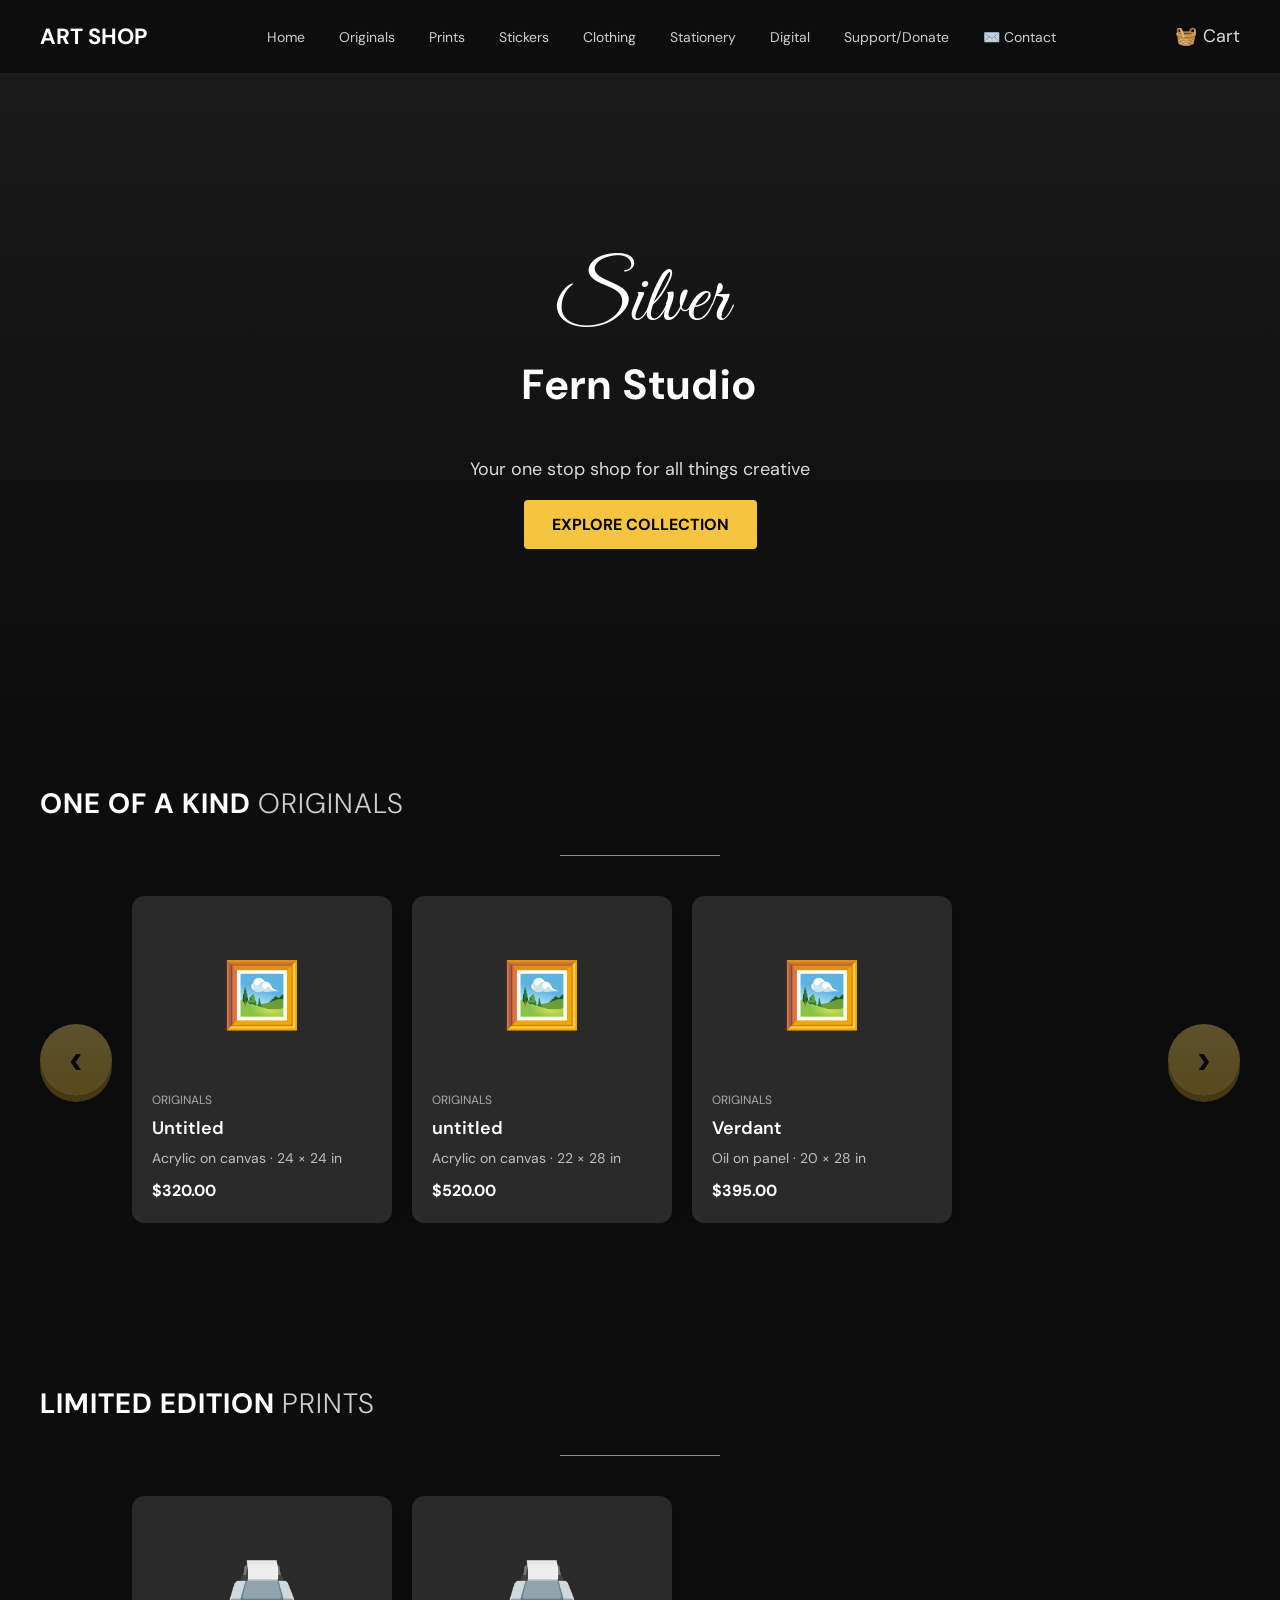
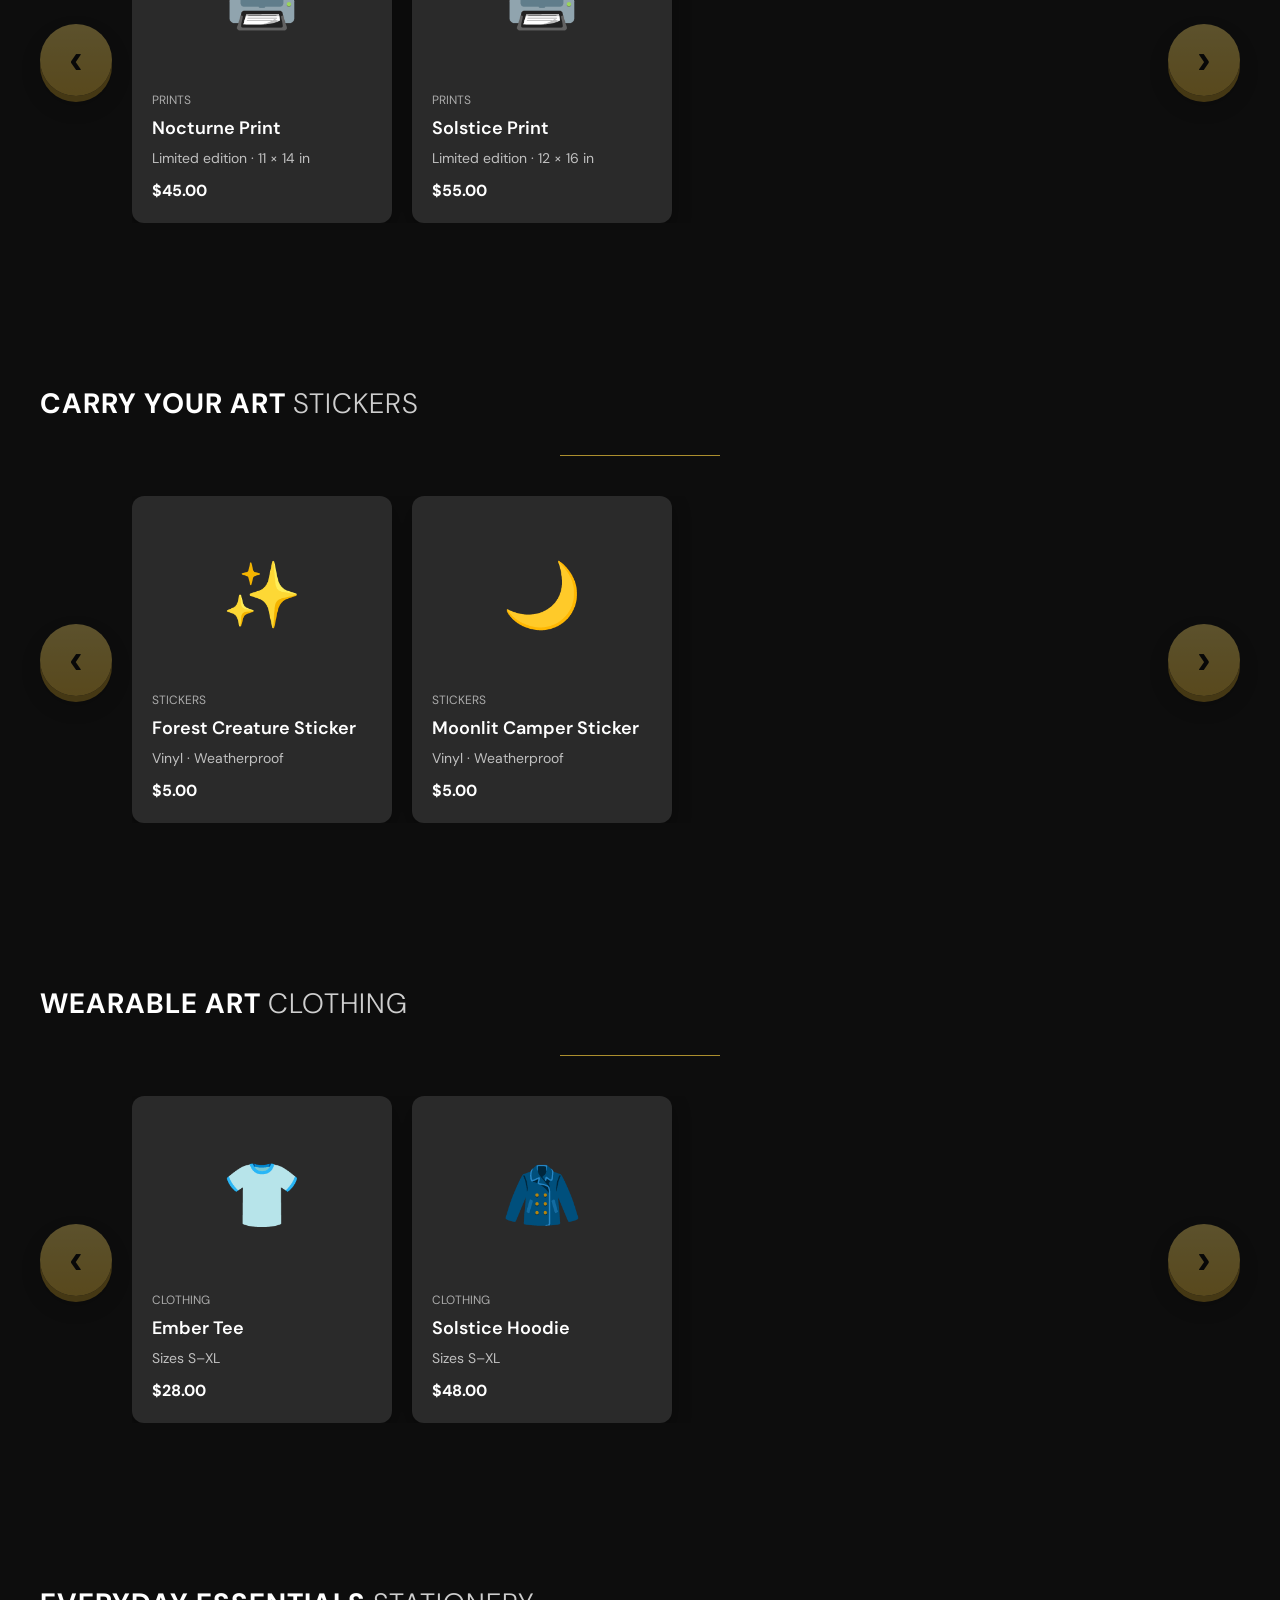
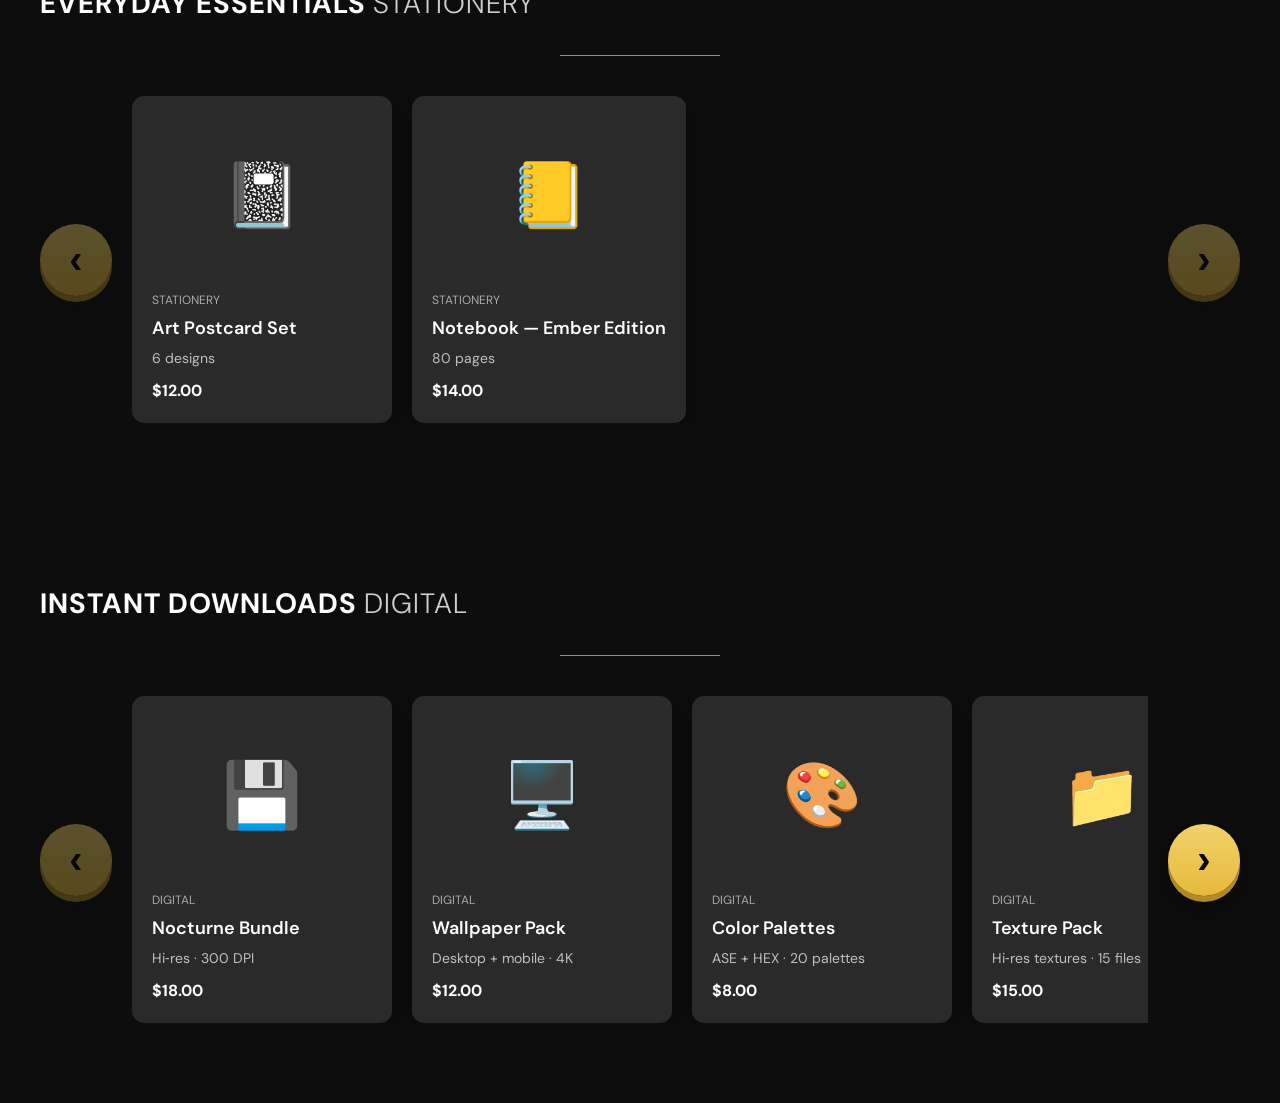
==== index.html @ 2cd25302 "Refactor index.html and implement donate modal Updated the HTML structure and added functionality fo" ====
<!DOCTYPE html>
<html lang="en">
<head>
    <link href="https://fonts.googleapis.com/css2?family=DM+Sans:wght@300;400;500;700&display=swap" rel="stylesheet">
    <link href="https://fonts.googleapis.com/css2?family=Great+Vibes&display=swap" rel="stylesheet">

    <meta charset="UTF-8" />
    <meta name="viewport" content="width=device-width, initial-scale=1.0" />
    <title>Silver Fern Studio</title>

    <!-- <link rel="stylesheet" href="styles.css"> -->
    <link rel="stylesheet" href="styles.css">
    <link rel="stylesheet" href="styles/global.css">
    <link rel="stylesheet" href="styles/nav.css">
    <link rel="stylesheet" href="styles/home.css">
    <link rel="stylesheet" href="styles/cards.css">
    <link rel="stylesheet" href="styles/popopen.css">
    <link rel="stylesheet" href="styles/donate.css">
    <link rel="stylesheet" href="styles/thankyoucart.css">
    <link rel="stylesheet" href="styles/mobile.css">
</head>

<body id="top">

    <!-- NAVIGATION -->
    <header class="nav">
        <div class="nav-left">
            <h1 class="logo">ART SHOP</h1>
        </div>

        <nav class="nav-links">
            <a href="#top">Home</a>
            <a href="#originals">Originals</a>
            <a href="#prints">Prints</a>
            <a href="#stickers">Stickers</a>
            <a href="#clothing">Clothing</a>
            <a href="#stationery">Stationery</a>
            <a href="#digital">Digital</a>
            <a href="#" id="supportDonateBtn">Support/Donate</a>
            <a id="contactButton" class="contact-link">✉️ Contact</a>
        </nav>

        <div class="nav-cart" id="cartButton">
            🧺 <span>Cart</span>
        </div>
    </header>

    <!-- HERO -->
    <section class="hero">
        <div class="hero-content">

            <div class="hero-logo-wrapper">
                <img class="fern-bg" src="assets/fern-leaf.png" alt="">
                <h1 class="hero-silver">Silver</h1>
                <h2 class="hero-fern">Fern Studio</h2>
            </div>

            <p class="hero-tagline">Your one stop shop for all things creative</p>

            <a href="#originals" class="btn-primary">EXPLORE COLLECTION</a>
        </div>
    </section>

    <!-- ORIGINALS -->
    <section id="originals" class="section">
        <h3 class="section-title">ONE OF A KIND <span>Originals</span></h3>
        <div class="section-divider"></div>
        <div class="carousel-wrapper">
            <button class="carousel-arrow carousel-arrow-left">‹</button>
            <div class="carousel-track" id="originalsContainer"></div>
            <button class="carousel-arrow carousel-arrow-right">›</button>
        </div>
    </section>

    <!-- PRINTS -->
    <section id="prints" class="section">
        <h3 class="section-title">LIMITED EDITION <span>Prints</span></h3>
        <div class="section-divider"></div>
        <div class="carousel-wrapper">
            <button class="carousel-arrow carousel-arrow-left">‹</button>
            <div class="carousel-track" id="printsContainer"></div>
            <button class="carousel-arrow carousel-arrow-right">›</button>
        </div>
    </section>

    <!-- STICKERS -->
    <section id="stickers" class="section">
        <h3 class="section-title">CARRY YOUR ART <span>Stickers</span></h3>
        <div class="section-divider"></div>
        <div class="carousel-wrapper">
            <button class="carousel-arrow carousel-arrow-left">‹</button>
            <div class="carousel-track" id="stickersContainer"></div>
            <button class="carousel-arrow carousel-arrow-right">›</button>
        </div>
    </section>

    <!-- CLOTHING -->
    <section id="clothing" class="section">
        <h3 class="section-title">WEARABLE ART <span>Clothing</span></h3>
        <div class="section-divider"></div>
        <div class="carousel-wrapper">
            <button class="carousel-arrow carousel-arrow-left">‹</button>
            <div class="carousel-track" id="clothingContainer"></div>
            <button class="carousel-arrow carousel-arrow-right">›</button>
        </div>
    </section>

    <!-- STATIONERY -->
    <section id="stationery" class="section">
        <h3 class="section-title">EVERYDAY ESSENTIALS <span>Stationery</span></h3>
        <div class="section-divider"></div>
        <div class="carousel-wrapper">
            <button class="carousel-arrow carousel-arrow-left">‹</button>
            <div class="carousel-track" id="stationeryContainer"></div>
            <button class="carousel-arrow carousel-arrow-right">›</button>
        </div>
    </section>

    <!-- DIGITAL -->
    <section id="digital" class="section">
        <h3 class="section-title">INSTANT DOWNLOADS <span>Digital</span></h3>
        <div class="section-divider"></div>
        <div class="carousel-wrapper">
            <button class="carousel-arrow carousel-arrow-left">‹</button>
            <div class="carousel-track" id="digitalContainer"></div>
            <button class="carousel-arrow carousel-arrow-right">›</button>
        </div>
    </section>

    <!-- PRODUCT MODAL -->
    <div id="productModal" class="modal hidden">
        <div class="modal-content">

            <div class="modal-image">
                <div id="emojiFallback" class="emoji-fallback">🖼️</div>
            </div>

            <div class="modal-info">
                <h4 id="modalCategory"></h4>
                <h2 id="modalTitle"></h2>
                <p id="modalDetails"></p>
                <p id="modalPrice" class="price"></p>
                <p id="modalDescription"></p>

                <button id="addToCart" class="btn-primary">ADD TO CART</button>
                <button id="continueBrowsing" class="btn-secondary">CONTINUE BROWSING</button>
            </div>
        </div>
    </div>

    <!-- CONTACT MODAL -->
    <div id="contactModal" class="modal hidden">
        <div class="modal-content contact-content">

            <button class="close-modal" id="closeContact">✖️</button>

            <h2>Contact</h2>
            <p class="contact-sub">Please get in touch!</p>

            <form id="contactForm" class="contact-form">
                <input type="text" id="contactName" placeholder="Name" required>
                <input type="email" id="contactEmail" placeholder="Email" required>
                <textarea id="contactMessage" placeholder="Message" required></textarea>
                <button type="submit" class="btn-primary">SEND</button>
            </form>
        </div>
    </div>

    <!-- CART PANEL -->
    <div id="cartPanel" class="cart hidden">
        <div class="cart-header">
            <h3>Your Cart</h3>
            <button id="closeCart" class="cart-close-btn">✖️</button>
        </div>

        <div id="cartItems" class="cart-items">
            <p class="empty-cart">Your cart is empty</p>
        </div>

        <div class="cart-footer">
            <p class="total">TOTAL <span id="cartTotal">$0.00</span></p>
            <div id="paypal-button-container"></div>
        </div>
    </div>

    
<!-- Support / Donate Popup -->
<div id="donateModal" class="donate-modal">
    <div class="donate-modal-content">

        <button class="donate-close" id="donateCloseBtn" aria-label="Close">&times;</button>

        <h2>Thank You for Your Support ❤️</h2>

        <p>
            I truly appreciate any and all support. Every bit of it helps me
            continue doing what I love, keep creating, and continue improving
            alongside all the amazing people who care about what I create.
        </p>

        <p>
            Your support means more than you know. Whether you're here to enjoy
            what I make, share it with others, or contribute directly, thank
            you for being part of the journey.
        </p>

        <p>
            Every contribution helps me keep creating, learning, improving,
            and bringing new ideas to life.
        </p>

        <p class="donate-thank-you">
            Thank you for believing in what I do and for supporting my work!
        </p>

        <div class="donate-buttons">
            <button class="donate-amount-btn">$5</button>
            <button class="donate-amount-btn">$10</button>
            <button class="donate-amount-btn">$20</button>
            <button class="donate-amount-btn">Custom Amount</button>
        </div>

    </div>
</div>


    <!-- PAYPAL SDK -->
    <script src="https://www.paypal.com/sdk/js?client-id=AbOne0JvXHvae8FA9WTYbEr-2ifdV_YIlh7lV3GUFx3ONG80Ffp8QPASfMT2f_HoX_CrlIGZYA62EACV&currency=USD"></script>

    <script>
        paypal.Buttons({
            createOrder: (data, actions) => actions.order.create({
                purchase_units: [{
                    amount: { value: document.getElementById("cartTotal").textContent.replace("$", "") }
                }]
            }),
            onApprove: (data, actions) =>
                actions.order.capture().then(() => window.location.href = "thankyou.html")
        }).render('#paypal-button-container');
    </script>

    <script src="products.js"></script>
    <script src="script.js"></script>

    <!-- Donate Window -->
<script>
    const donateModal = document.getElementById("donateModal");
    const supportDonateBtn = document.getElementById("supportDonateBtn");
    const donateCloseBtn = document.getElementById("donateCloseBtn");

    // Open popup
    supportDonateBtn.addEventListener("click", function(event) {
        event.preventDefault();
        donateModal.classList.add("show");
    });

    // Close popup
    donateCloseBtn.addEventListener("click", function() {
        donateModal.classList.remove("show");
    });

    // Close when clicking outside the popup
    donateModal.addEventListener("click", function(event) {
        if (event.target === donateModal) {
            donateModal.classList.remove("show");
        }
    });

    // Close with Escape key
    document.addEventListener("keydown", function(event) {
        if (event.key === "Escape") {
            donateModal.classList.remove("show");
        }
    });
</script>

</body>
</html>
---- styles.css ----
/* ------------------------------
   GLOBAL STYLES
------------------------------ */

* {
    margin: 0;
    padding: 0;
    box-sizing: border-box;
}

body {
    background: #0d0d0d;
    color: #ffffff;
    font-family: "DM Sans", sans-serif;
    line-height: 1.5;
    overflow-x: hidden;
    position: relative;
}

/* FOREST BACKGROUND (30% opacity) */
body::before {
    content: "";
    position: fixed;
    inset: 0;
    background: url("assets/forest-bg.png") top center no-repeat;
    background-size: cover;
    opacity: 0.30;
    pointer-events: none;
    z-index: -1;
}

img {
    max-width: 100%;
    display: block;
}

a {
    text-decoration: none;
    color: inherit;
}

.section {
    padding: 80px 40px;
}

.section-title {
    font-size: 28px;
    font-weight: 700;
    margin-bottom: 30px;
    text-transform: uppercase;
    letter-spacing: 1px;
}

.section-title span {
    font-weight: 300;
    opacity: 0.8;
}

/* GOLD DIVIDER BETWEEN TITLE AND CAROUSEL */
.section-divider {
    width: 160px;
    height: 1px;
    background: #d4af37;
    opacity: 0.8;
    margin: 0 auto 40px auto;
}

/* ------------------------------
   NAVIGATION
------------------------------ */

.nav {
    width: 100%;
    padding: 20px 40px;
    display: flex;
    justify-content: space-between;
    align-items: center;
    background: #0d0d0d;
    position: sticky;
    top: 0;
    z-index: 1000;
}

.logo {
    font-size: 22px;
    font-weight: 700;
}

.nav-links a {
    margin: 0 15px;
    font-size: 14px;
    opacity: 0.8;
    transition: 0.2s;
}

.nav-links a:hover {
    opacity: 1;
}

/* CONTACT LINK */
.contact-link {
    cursor: pointer;
    opacity: 0.85;
    transition: 0.2s ease;
}

.contact-link:hover {
    opacity: 1;
}

/* 🧺 CART BUTTON */
.nav-cart {
    display: flex;
    align-items: center;
    gap: 6px;
    font-size: 18px;
    cursor: pointer;
    opacity: 0.85;
    transition: transform 0.15s ease, opacity 0.2s ease;
}

.nav-cart:hover {
    opacity: 1;
    transform: translateY(-2px);
}

/* ------------------------------
   HERO SECTION
------------------------------ */

.hero {
    height: 70vh;
    display: flex;
    align-items: center;
    justify-content: center;
    text-align: center;
    background: linear-gradient(to bottom, #1a1a1a, #0d0d0d);
    padding: 40px;
    position: relative;
}

.hero-logo-wrapper {
    position: relative;
    display: inline-block;
    margin-bottom: 20px;
}

.fern-bg {
    position: absolute;
    top: 50%;
    left: 50%;
    width: 380px;
    opacity: 0.12;
    transform: translate(-50%, -50%);
    pointer-events: none;
}

.hero-silver {
    font-family: "Great Vibes", cursive;
    font-size: 82px;
    font-weight: 400;
    margin: 0;
    z-index: 2;
    position: relative;
}

.hero-fern {
    font-size: 42px;
    font-weight: 700;
    letter-spacing: 2px;
    margin-top: -10px;
    z-index: 2;
    position: relative;
}

.hero-tagline {
    font-size: 20px;
    opacity: 0.85;
    margin-bottom: 30px;
}

.hero-content h2 {
    font-size: 42px;
    margin-bottom: 20px;
    font-weight: 700;
}

.hero-content p {
    font-size: 18px;
    margin-bottom: 30px;
    opacity: 0.85;
}

.btn-primary {
    background: #f5c542;
    color: #000;
    padding: 14px 28px;
    border-radius: 4px;
    font-weight: 700;
    cursor: pointer;
    transition: 0.2s;
}

.btn-primary:hover {
    background: #ffdd66;
}

.btn-secondary {
    background: #222;
    color: #fff;
    padding: 12px 24px;
    border-radius: 4px;
    margin-left: 10px;
    cursor: pointer;
    transition: 0.2s;
}

.btn-secondary:hover {
    background: #333;
}

/* ------------------------------
   CAROUSEL LAYOUT
------------------------------ */

.carousel-wrapper {
    position: relative;
    display: flex;
    align-items: center;
    gap: 20px;
}

.carousel-track {
    overflow: hidden;
    flex: 1;
}

.carousel-track-inner {
    display: flex;
    transition: transform 0.3s ease;
    will-change: transform;
}

/* ------------------------------
   PRODUCT CARDS
------------------------------ */

.card {
    background: #2a2a2a;
    border-radius: 12px;
    padding: 20px;
    margin-right: 20px;
    min-width: 260px;
    max-width: 280px;
    flex: 0 0 auto;
    position: relative;
    cursor: pointer;
    transition: background 0.2s ease, transform 0.2s ease, box-shadow 0.2s ease;
    box-shadow: 0 8px 18px rgba(0,0,0,0.35);
}

.card:hover {
    background: #242424;
    transform: translateY(-3px);
    box-shadow: 0 12px 24px rgba(0,0,0,0.45);
}

.card-emoji {
    width: 100%;
    height: 160px;
    display: flex;
    align-items: center;
    justify-content: center;
    font-size: 64px;
    margin-bottom: 15px;
}

.card-category {
    font-size: 12px;
    opacity: 0.6;
    text-transform: uppercase;
}

.card-title {
    font-size: 18px;
    margin: 6px 0;
    font-weight: 600;
}

.card-details {
    font-size: 14px;
    opacity: 0.7;
}

.card-price {
    margin-top: 10px;
    font-size: 16px;
    font-weight: 700;
}

/* ------------------------------
   HOVER OVERLAY
------------------------------ */

.card-overlay {
    position: absolute;
    inset: 0;
    background: rgba(0,0,0,0.55);
    border-radius: 12px;
    display: flex;
    align-items: center;
    justify-content: center;
    opacity: 0;
    pointer-events: none;
    transition: opacity 0.2s ease;
}

.card:hover .card-overlay {
    opacity: 1;
    pointer-events: auto;
}

.view-btn {
    background: linear-gradient(to bottom, #f0d26a, #e6b93c);
    color: #000;
    padding: 12px 26px;
    border-radius: 8px;
    font-weight: 700;
    font-size: 16px;
    border: none;
    cursor: pointer;
    box-shadow: 0 4px 0 #b08a24, 0 6px 12px rgba(0,0,0,0.4);
    transition: all 0.15s ease;
}

.view-btn:active {
    transform: translateY(3px);
    box-shadow: 0 1px 0 #b08a24, 0 3px 6px rgba(0,0,0,0.3);
}

/* ------------------------------
   CAROUSEL ARROWS
------------------------------ */

.carousel-arrow {
    background: linear-gradient(to bottom, #f0d26a, #e6b93c);
    color: #000;
    border: none;
    border-radius: 50%;
    width: 72px;
    height: 72px;
    font-size: 40px;
    font-weight: 700;
    display: flex;
    align-items: center;
    justify-content: center;
    cursor: pointer;
    box-shadow: 0 6px 0 #b08a24, 0 10px 20px rgba(0,0,0,0.5);
    transition: transform 0.15s ease, box-shadow 0.15s ease, opacity 0.2s ease;
    flex-shrink: 0;
}

.carousel-arrow:hover {
    transform: translateY(-2px);
    box-shadow: 0 8px 0 #b08a24, 0 14px 24px rgba(0,0,0,0.6);
}

.carousel-arrow:active {
    transform: translateY(3px);
    box-shadow: 0 3px 0 #b08a24, 0 8px 16px rgba(0,0,0,0.4);
}

.carousel-arrow.disabled {
    opacity: 0.35;
    cursor: default;
}

/* ------------------------------
   PRODUCT MODAL
------------------------------ */

.modal {
    position: fixed;
    top: 0;
    left: 0;
    width: 100%;
    height: 100%;
    background: rgba(0,0,0,0.85);
    display: flex;
    justify-content: center;
    align-items: center;
    padding: 40px;
    z-index: 5000;
}

.hidden {
    display: none !important;
}

.modal-content {
    background: #1a1a1a;
    padding: 30px;
    border-radius: 10px;
    width: 900px;
    max-width: 95%;
    display: flex;
    gap: 30px;
}

.modal-image {
    display: flex;
    align-items: center;
    justify-content: center;
}

.emoji-fallback {
    font-size: 140px;
}

/* ------------------------------
   MODAL TEXT
------------------------------ */

.modal-info h4 {
    opacity: 0.6;
    text-transform: uppercase;
    font-size: 14px;
}

.modal-info h2 {
    font-size: 32px;
    margin: 10px 0;
}

.modal-info .price {
    font-size: 22px;
    margin: 10px 0;
}

/* ------------------------------
   CONTACT MODAL
------------------------------ */

.contact-content {
    flex-direction: column;
    text-align: center;
}

.contact-sub {
    opacity: 0.7;
    margin-bottom: 20px;
}

.contact-form {
    display: flex;
    flex-direction: column;
    gap: 15px;
    width: 100%;
}

.contact-form input,
.contact-form textarea {
    background: #222;
    border: 1px solid #333;
    padding: 12px;
    border-radius: 6px;
    color: white;
    font-size: 16px;
}

.contact-form textarea {
    height: 120px;
    resize: none;
}

/* ------------------------------
   CART PANEL
------------------------------ */

.cart {
    position: fixed;
    right: 0;
    top: 0;
    width: 380px;
    height: 100%;
    background: #111;
    padding: 20px;
    border-left: 2px solid #222;
    display: flex;
    flex-direction: column;
    z-index: 6000;
    overflow: hidden;
}

.cart-close-btn {
    background: #222;
    border: 1px solid #444;
    color: #fff;
    font-size: 18px;
    width: 32px;
    height: 32px;
    border-radius: 6px;
    cursor: pointer;
    display: flex;
    align-items: center;
    justify-content: center;
    transition: 0.2s ease;
}

.cart-close-btn:hover {
    background: #333;
}

.cart-header {
    display: flex;
    justify-content: space-between;
    align-items: center;
}

.cart-items {
    flex: 1;
    margin-top: 20px;
    overflow-y: auto;
}

.empty-cart {
    opacity: 0.6;
    text-align: center;
    margin-top: 40px;
}

.cart-item {
    display: flex;
    justify-content: space-between;
    align-items: center;
    background: #1a1a1a;
    padding: 10px;
    border-radius: 6px;
    margin-bottom: 10px;
}

.cart-item-info {
    display: flex;
    flex-direction: column;
}

.cart-item-title {
    font-size: 14px;
}

.cart-item-price {
    font-size: 14px;
    opacity: 0.8;
}

.remove-item {
    background: #333;
    border: 1px solid #444;
    color: #fff;
    width: 28px;
    height: 28px;
    border-radius: 4px;
    cursor: pointer;
    transition: 0.2s ease;
}

.remove-item:hover {
    background: #444;
}

.cart-footer {
    border-top: 1px solid #333;
    padding-top: 20px;
}

.total {
    font-size: 18px;
    margin-bottom: 20px;
}

#paypal-button-container {
    margin-top: 10px;
}

/* ------------------------------
   THANK YOU PAGE
------------------------------ */

.thankyou-wrapper {
    position: relative;
    text-align: center;
    padding: 80px 20px;
    min-height: 100vh;
    background: #0d0d0d;
    display: flex;
    flex-direction: column;
    justify-content: center;
    align-items: center;
}

.thankyou-wrapper::before {
    content: "💌";
    position: absolute;
    font-size: 200px;
    opacity: 0.08;
    top: 50%;
    left: 50%;
    transform: translate(-50%, -50%);
    pointer-events: none;
}

.thankyou-message {
    position: relative;
    font-size: 22px;
    line-height: 1.6;
    max-width: 600px;
    margin-bottom: 40px;
    z-index: 2;
}

.browse-btn {
    position: relative;
    display: inline-block;
    padding: 12px 24px;
    background: #333;
    color: white;
    text-decoration: none;
    border-radius: 6px;
    font-size: 18px;
    transition: background 0.2s ease;
    z-index: 2;
}

.browse-btn:hover {
    background: #555;
}

/* ------------------------------
   RESPONSIVE
------------------------------ */

@media (max-width: 1024px) {
    .card {
        min-width: 220px;
        max-width: 240px;
    }

    .carousel-arrow {
        width: 60px;
        height: 60px;
        font-size: 32px;
    }
}

@media (max-width: 768px) {
    .section {
        padding: 60px 20px;
    }

    .carousel-wrapper {
        gap: 10px;
    }

    .carousel-arrow {
        width: 52px;
        height: 52px;
        font-size: 28px;
    }

    .card {
        min-width: 200px;
        max-width: 220px;
        margin-right: 14px;
    }

    .hero-content h2 {
        font-size: 32px;
    }

    .modal-content {
        flex-direction: column;
        text-align: center;
    }

    .modal-image {
        margin: 0 auto;
    }
}
---- styles.css ----
/* ------------------------------
   GLOBAL STYLES
------------------------------ */

* {
    margin: 0;
    padding: 0;
    box-sizing: border-box;
}

body {
    background: #0d0d0d;
    color: #ffffff;
    font-family: "DM Sans", sans-serif;
    line-height: 1.5;
    overflow-x: hidden;
    position: relative;
}

/* FOREST BACKGROUND (30% opacity) */
body::before {
    content: "";
    position: fixed;
    inset: 0;
    background: url("assets/forest-bg.png") top center no-repeat;
    background-size: cover;
    opacity: 0.30;
    pointer-events: none;
    z-index: -1;
}

img {
    max-width: 100%;
    display: block;
}

a {
    text-decoration: none;
    color: inherit;
}

.section {
    padding: 80px 40px;
}

.section-title {
    font-size: 28px;
    font-weight: 700;
    margin-bottom: 30px;
    text-transform: uppercase;
    letter-spacing: 1px;
}

.section-title span {
    font-weight: 300;
    opacity: 0.8;
}

/* GOLD DIVIDER BETWEEN TITLE AND CAROUSEL */
.section-divider {
    width: 160px;
    height: 1px;
    background: #d4af37;
    opacity: 0.8;
    margin: 0 auto 40px auto;
}

/* ------------------------------
   NAVIGATION
------------------------------ */

.nav {
    width: 100%;
    padding: 20px 40px;
    display: flex;
    justify-content: space-between;
    align-items: center;
    background: #0d0d0d;
    position: sticky;
    top: 0;
    z-index: 1000;
}

.logo {
    font-size: 22px;
    font-weight: 700;
}

.nav-links a {
    margin: 0 15px;
    font-size: 14px;
    opacity: 0.8;
    transition: 0.2s;
}

.nav-links a:hover {
    opacity: 1;
}

/* CONTACT LINK */
.contact-link {
    cursor: pointer;
    opacity: 0.85;
    transition: 0.2s ease;
}

.contact-link:hover {
    opacity: 1;
}

/* 🧺 CART BUTTON */
.nav-cart {
    display: flex;
    align-items: center;
    gap: 6px;
    font-size: 18px;
    cursor: pointer;
    opacity: 0.85;
    transition: transform 0.15s ease, opacity 0.2s ease;
}

.nav-cart:hover {
    opacity: 1;
    transform: translateY(-2px);
}

/* ------------------------------
   HERO SECTION
------------------------------ */

.hero {
    height: 70vh;
    display: flex;
    align-items: center;
    justify-content: center;
    text-align: center;
    background: linear-gradient(to bottom, #1a1a1a, #0d0d0d);
    padding: 40px;
    position: relative;
}

.hero-logo-wrapper {
    position: relative;
    display: inline-block;
    margin-bottom: 20px;
}

.fern-bg {
    position: absolute;
    top: 50%;
    left: 50%;
    width: 380px;
    opacity: 0.12;
    transform: translate(-50%, -50%);
    pointer-events: none;
}

.hero-silver {
    font-family: "Great Vibes", cursive;
    font-size: 82px;
    font-weight: 400;
    margin: 0;
    z-index: 2;
    position: relative;
}

.hero-fern {
    font-size: 42px;
    font-weight: 700;
    letter-spacing: 2px;
    margin-top: -10px;
    z-index: 2;
    position: relative;
}

.hero-tagline {
    font-size: 20px;
    opacity: 0.85;
    margin-bottom: 30px;
}

.hero-content h2 {
    font-size: 42px;
    margin-bottom: 20px;
    font-weight: 700;
}

.hero-content p {
    font-size: 18px;
    margin-bottom: 30px;
    opacity: 0.85;
}

.btn-primary {
    background: #f5c542;
    color: #000;
    padding: 14px 28px;
    border-radius: 4px;
    font-weight: 700;
    cursor: pointer;
    transition: 0.2s;
}

.btn-primary:hover {
    background: #ffdd66;
}

.btn-secondary {
    background: #222;
    color: #fff;
    padding: 12px 24px;
    border-radius: 4px;
    margin-left: 10px;
    cursor: pointer;
    transition: 0.2s;
}

.btn-secondary:hover {
    background: #333;
}

/* ------------------------------
   CAROUSEL LAYOUT
------------------------------ */

.carousel-wrapper {
    position: relative;
    display: flex;
    align-items: center;
    gap: 20px;
}

.carousel-track {
    overflow: hidden;
    flex: 1;
}

.carousel-track-inner {
    display: flex;
    transition: transform 0.3s ease;
    will-change: transform;
}

/* ------------------------------
   PRODUCT CARDS
------------------------------ */

.card {
    background: #2a2a2a;
    border-radius: 12px;
    padding: 20px;
    margin-right: 20px;
    min-width: 260px;
    max-width: 280px;
    flex: 0 0 auto;
    position: relative;
    cursor: pointer;
    transition: background 0.2s ease, transform 0.2s ease, box-shadow 0.2s ease;
    box-shadow: 0 8px 18px rgba(0,0,0,0.35);
}

.card:hover {
    background: #242424;
    transform: translateY(-3px);
    box-shadow: 0 12px 24px rgba(0,0,0,0.45);
}

.card-emoji {
    width: 100%;
    height: 160px;
    display: flex;
    align-items: center;
    justify-content: center;
    font-size: 64px;
    margin-bottom: 15px;
}

.card-category {
    font-size: 12px;
    opacity: 0.6;
    text-transform: uppercase;
}

.card-title {
    font-size: 18px;
    margin: 6px 0;
    font-weight: 600;
}

.card-details {
    font-size: 14px;
    opacity: 0.7;
}

.card-price {
    margin-top: 10px;
    font-size: 16px;
    font-weight: 700;
}

/* ------------------------------
   HOVER OVERLAY
------------------------------ */

.card-overlay {
    position: absolute;
    inset: 0;
    background: rgba(0,0,0,0.55);
    border-radius: 12px;
    display: flex;
    align-items: center;
    justify-content: center;
    opacity: 0;
    pointer-events: none;
    transition: opacity 0.2s ease;
}

.card:hover .card-overlay {
    opacity: 1;
    pointer-events: auto;
}

.view-btn {
    background: linear-gradient(to bottom, #f0d26a, #e6b93c);
    color: #000;
    padding: 12px 26px;
    border-radius: 8px;
    font-weight: 700;
    font-size: 16px;
    border: none;
    cursor: pointer;
    box-shadow: 0 4px 0 #b08a24, 0 6px 12px rgba(0,0,0,0.4);
    transition: all 0.15s ease;
}

.view-btn:active {
    transform: translateY(3px);
    box-shadow: 0 1px 0 #b08a24, 0 3px 6px rgba(0,0,0,0.3);
}

/* ------------------------------
   CAROUSEL ARROWS
------------------------------ */

.carousel-arrow {
    background: linear-gradient(to bottom, #f0d26a, #e6b93c);
    color: #000;
    border: none;
    border-radius: 50%;
    width: 72px;
    height: 72px;
    font-size: 40px;
    font-weight: 700;
    display: flex;
    align-items: center;
    justify-content: center;
    cursor: pointer;
    box-shadow: 0 6px 0 #b08a24, 0 10px 20px rgba(0,0,0,0.5);
    transition: transform 0.15s ease, box-shadow 0.15s ease, opacity 0.2s ease;
    flex-shrink: 0;
}

.carousel-arrow:hover {
    transform: translateY(-2px);
    box-shadow: 0 8px 0 #b08a24, 0 14px 24px rgba(0,0,0,0.6);
}

.carousel-arrow:active {
    transform: translateY(3px);
    box-shadow: 0 3px 0 #b08a24, 0 8px 16px rgba(0,0,0,0.4);
}

.carousel-arrow.disabled {
    opacity: 0.35;
    cursor: default;
}

/* ------------------------------
   PRODUCT MODAL
------------------------------ */

.modal {
    position: fixed;
    top: 0;
    left: 0;
    width: 100%;
    height: 100%;
    background: rgba(0,0,0,0.85);
    display: flex;
    justify-content: center;
    align-items: center;
    padding: 40px;
    z-index: 5000;
}

.hidden {
    display: none !important;
}

.modal-content {
    background: #1a1a1a;
    padding: 30px;
    border-radius: 10px;
    width: 900px;
    max-width: 95%;
    display: flex;
    gap: 30px;
}

.modal-image {
    display: flex;
    align-items: center;
    justify-content: center;
}

.emoji-fallback {
    font-size: 140px;
}

/* ------------------------------
   MODAL TEXT
------------------------------ */

.modal-info h4 {
    opacity: 0.6;
    text-transform: uppercase;
    font-size: 14px;
}

.modal-info h2 {
    font-size: 32px;
    margin: 10px 0;
}

.modal-info .price {
    font-size: 22px;
    margin: 10px 0;
}

/* ------------------------------
   CONTACT MODAL
------------------------------ */

.contact-content {
    flex-direction: column;
    text-align: center;
}

.contact-sub {
    opacity: 0.7;
    margin-bottom: 20px;
}

.contact-form {
    display: flex;
    flex-direction: column;
    gap: 15px;
    width: 100%;
}

.contact-form input,
.contact-form textarea {
    background: #222;
    border: 1px solid #333;
    padding: 12px;
    border-radius: 6px;
    color: white;
    font-size: 16px;
}

.contact-form textarea {
    height: 120px;
    resize: none;
}

/* ------------------------------
   CART PANEL
------------------------------ */

.cart {
    position: fixed;
    right: 0;
    top: 0;
    width: 380px;
    height: 100%;
    background: #111;
    padding: 20px;
    border-left: 2px solid #222;
    display: flex;
    flex-direction: column;
    z-index: 6000;
    overflow: hidden;
}

.cart-close-btn {
    background: #222;
    border: 1px solid #444;
    color: #fff;
    font-size: 18px;
    width: 32px;
    height: 32px;
    border-radius: 6px;
    cursor: pointer;
    display: flex;
    align-items: center;
    justify-content: center;
    transition: 0.2s ease;
}

.cart-close-btn:hover {
    background: #333;
}

.cart-header {
    display: flex;
    justify-content: space-between;
    align-items: center;
}

.cart-items {
    flex: 1;
    margin-top: 20px;
    overflow-y: auto;
}

.empty-cart {
    opacity: 0.6;
    text-align: center;
    margin-top: 40px;
}

.cart-item {
    display: flex;
    justify-content: space-between;
    align-items: center;
    background: #1a1a1a;
    padding: 10px;
    border-radius: 6px;
    margin-bottom: 10px;
}

.cart-item-info {
    display: flex;
    flex-direction: column;
}

.cart-item-title {
    font-size: 14px;
}

.cart-item-price {
    font-size: 14px;
    opacity: 0.8;
}

.remove-item {
    background: #333;
    border: 1px solid #444;
    color: #fff;
    width: 28px;
    height: 28px;
    border-radius: 4px;
    cursor: pointer;
    transition: 0.2s ease;
}

.remove-item:hover {
    background: #444;
}

.cart-footer {
    border-top: 1px solid #333;
    padding-top: 20px;
}

.total {
    font-size: 18px;
    margin-bottom: 20px;
}

#paypal-button-container {
    margin-top: 10px;
}

/* ------------------------------
   THANK YOU PAGE
------------------------------ */

.thankyou-wrapper {
    position: relative;
    text-align: center;
    padding: 80px 20px;
    min-height: 100vh;
    background: #0d0d0d;
    display: flex;
    flex-direction: column;
    justify-content: center;
    align-items: center;
}

.thankyou-wrapper::before {
    content: "💌";
    position: absolute;
    font-size: 200px;
    opacity: 0.08;
    top: 50%;
    left: 50%;
    transform: translate(-50%, -50%);
    pointer-events: none;
}

.thankyou-message {
    position: relative;
    font-size: 22px;
    line-height: 1.6;
    max-width: 600px;
    margin-bottom: 40px;
    z-index: 2;
}

.browse-btn {
    position: relative;
    display: inline-block;
    padding: 12px 24px;
    background: #333;
    color: white;
    text-decoration: none;
    border-radius: 6px;
    font-size: 18px;
    transition: background 0.2s ease;
    z-index: 2;
}

.browse-btn:hover {
    background: #555;
}

/* ------------------------------
   RESPONSIVE
------------------------------ */

@media (max-width: 1024px) {
    .card {
        min-width: 220px;
        max-width: 240px;
    }

    .carousel-arrow {
        width: 60px;
        height: 60px;
        font-size: 32px;
    }
}

@media (max-width: 768px) {
    .section {
        padding: 60px 20px;
    }

    .carousel-wrapper {
        gap: 10px;
    }

    .carousel-arrow {
        width: 52px;
        height: 52px;
        font-size: 28px;
    }

    .card {
        min-width: 200px;
        max-width: 220px;
        margin-right: 14px;
    }

    .hero-content h2 {
        font-size: 32px;
    }

    .modal-content {
        flex-direction: column;
        text-align: center;
    }

    .modal-image {
        margin: 0 auto;
    }
}
---- styles/global.css ----
/* ------------------------------
   GLOBAL STYLES
------------------------------ */

/* GLOBAL RESET */
* {
    margin: 0;
    padding: 0;
    box-sizing: border-box;
}


/* GLOBAL BODY */
body {
    background: #0d0d0d;
    color: #ffffff;
    font-family: "DM Sans", sans-serif;
    line-height: 1.5;
    overflow-x: hidden;
    position: relative;
}


/* FOREST BACKGROUND */
body::before {
    content: "";
    position: fixed;
    inset: 0;
    background: url("assets/forest-bg.png") top center no-repeat;
    background-size: cover;
    opacity: 0.30;
    pointer-events: none;
    z-index: -1;
}


/* GLOBAL IMAGES */
img {
    max-width: 100%;
    display: block;
}


/* GLOBAL LINKS */
a {
    text-decoration: none;
    color: inherit;
}


/* ------------------------------
   SHARED SECTION STYLES
------------------------------ */

.section {
    padding: 80px 40px;
}

.section-title {
    font-size: 28px;
    font-weight: 700;
    margin-bottom: 30px;
    text-transform: uppercase;
    letter-spacing: 1px;
}

.section-title span {
    font-weight: 300;
    opacity: 0.8;
}


/* GOLD DIVIDER BETWEEN TITLE AND CONTENT */
.section-divider {
    width: 160px;
    height: 1px;
    background: #d4af37;
    opacity: 0.8;
    margin: 0 auto 40px auto;
}


/* ------------------------------
   GLOBAL UTILITY
------------------------------ */

.hidden {
    display: none !important;
}


/* ------------------------------
   RESPONSIVE GLOBAL SECTION
------------------------------ */

@media (max-width: 768px) {
    .section {
        padding: 60px 20px;
    }
}
---- styles/nav.css ----
/* ------------------------------
NAVIGATION
------------------------------ */
 
.nav {
width: 100%;
padding: 20px 40px;
display: flex;
justify-content: space-between;
align-items: center;
background: #0d0d0d;
position: sticky;
top: 0;
z-index: 1000;
}
 
.logo {
font-size: 22px;
font-weight: 700;
}
 
.nav-links a {
margin: 0 15px;
font-size: 14px;
opacity: 0.8;
transition: 0.2s;
}
 
.nav-links a:hover {
opacity: 1;
}
 
/* CONTACT LINK */
.contact-link {
cursor: pointer;
opacity: 0.85;
transition: 0.2s ease;
}
 
.contact-link:hover {
opacity: 1;
}
 
/* CART BUTTON */
.nav-cart {
display: flex;
align-items: center;
gap: 6px;
font-size: 18px;
cursor: pointer;
opacity: 0.85;
transition: transform 0.15s ease, opacity 0.2s ease;
}
 
.nav-cart:hover {
opacity: 1;
transform: translateY(-2px);
}
---- styles/home.css ----
/* ------------------------------
    HERO SECTION
 ------------------------------ */

.hero {
    height: 70vh;
    display: flex;
    align-items: center;
    justify-content: center;
    text-align: center;
    background: linear-gradient(to bottom, #1a1a1a, #0d0d0d);
    padding: 40px;
    position: relative;
}

.hero-logo-wrapper {
    position: relative;
    display: inline-block;
    margin-bottom: 20px;
}

.fern-bg {
    position: absolute;
    top: 50%;
    left: 50%;
    width: 380px;
    opacity: 0.12;
    transform: translate(-50%, -50%);
    pointer-events: none;
}

.hero-silver {
    font-family: "Great Vibes", cursive;
    font-size: 82px;
    font-weight: 400;
    margin: 0;
    z-index: 2;
    position: relative;
}

.hero-fern {
    font-size: 42px;
    font-weight: 700;
    letter-spacing: 2px;
    margin-top: -10px;
    z-index: 2;
    position: relative;
}

.hero-tagline {
    font-size: 20px;
    opacity: 0.85;
    margin-bottom: 30px;
}

.hero-content h2 {
    font-size: 42px;
    margin-bottom: 20px;
    font-weight: 700;
}

.hero-content p {
    font-size: 18px;
    margin-bottom: 30px;
    opacity: 0.85;
}


/* ------------------------------
   HERO BUTTONS
 ------------------------------ */

.btn-primary {
    background: #f5c542;
    color: #000;
    padding: 14px 28px;
    border-radius: 4px;
    font-weight: 700;
    cursor: pointer;
    transition: 0.2s;
}

.btn-primary:hover {
    background: #ffdd66;
}

.btn-secondary {
    background: #222;
    color: #fff;
    padding: 12px 24px;
    border-radius: 4px;
    margin-left: 10px;
    cursor: pointer;
    transition: 0.2s;
}

.btn-secondary:hover {
    background: #333;
}


/* ------------------------------
   HOMEPAGE CAROUSEL
 ------------------------------ */

.carousel-wrapper {
    position: relative;
    display: flex;
    align-items: center;
    gap: 20px;
}

.carousel-track {
    overflow: hidden;
    flex: 1;
}

.carousel-track-inner {
    display: flex;
    transition: transform 0.3s ease;
    will-change: transform;
}


/* ------------------------------
   PRODUCT CARDS
 ------------------------------ */

.card {
    background: #2a2a2a;
    border-radius: 12px;
    padding: 20px;
    margin-right: 20px;
    min-width: 260px;
    max-width: 280px;
    flex: 0 0 auto;
    position: relative;
    cursor: pointer;
    transition: background 0.2s ease, transform 0.2s ease, box-shadow 0.2s ease;
    box-shadow: 0 8px 18px rgba(0,0,0,0.35);
}

.card:hover {
    background: #242424;
    transform: translateY(-3px);
    box-shadow: 0 12px 24px rgba(0,0,0,0.45);
}

.card-emoji {
    width: 100%;
    height: 160px;
    display: flex;
    align-items: center;
    justify-content: center;
    font-size: 64px;
    margin-bottom: 15px;
}

.card-category {
    font-size: 12px;
    opacity: 0.6;
    text-transform: uppercase;
}

.card-title {
    font-size: 18px;
    margin: 6px 0;
    font-weight: 600;
}

.card-details {
    font-size: 14px;
    opacity: 0.7;
}

.card-price {
    margin-top: 10px;
    font-size: 16px;
    font-weight: 700;
}


/* ------------------------------
   CARD HOVER OVERLAY
 ------------------------------ */

.card-overlay {
    position: absolute;
    inset: 0;
    background: rgba(0,0,0,0.55);
    border-radius: 12px;
    display: flex;
    align-items: center;
    justify-content: center;
    opacity: 0;
    pointer-events: none;
    transition: opacity 0.2s ease;
}

.card:hover .card-overlay {
    opacity: 1;
    pointer-events: auto;
}

.view-btn {
    background: linear-gradient(to bottom, #f0d26a, #e6b93c);
    color: #000;
    padding: 12px 26px;
    border-radius: 8px;
    font-weight: 700;
    font-size: 16px;
    border: none;
    cursor: pointer;
    box-shadow: 0 4px 0 #b08a24, 0 6px 12px rgba(0,0,0,0.4);
    transition: all 0.15s ease;
}

.view-btn:active {
    transform: translateY(3px);
    box-shadow: 0 1px 0 #b08a24, 0 3px 6px rgba(0,0,0,0.3);
}


/* ------------------------------
   CAROUSEL ARROWS
 ------------------------------ */

.carousel-arrow {
    background: linear-gradient(to bottom, #f0d26a, #e6b93c);
    color: #000;
    border: none;
    border-radius: 50%;
    width: 72px;
    height: 72px;
    font-size: 40px;
    font-weight: 700;
    display: flex;
    align-items: center;
    justify-content: center;
    cursor: pointer;
    box-shadow: 0 6px 0 #b08a24, 0 10px 20px rgba(0,0,0,0.5);
    transition: transform 0.15s ease, box-shadow 0.15s ease, opacity 0.2s ease;
    flex-shrink: 0;
}

.carousel-arrow:hover {
    transform: translateY(-2px);
    box-shadow: 0 8px 0 #b08a24, 0 14px 24px rgba(0,0,0,0.6);
}

.carousel-arrow:active {
    transform: translateY(3px);
    box-shadow: 0 3px 0 #b08a24, 0 8px 16px rgba(0,0,0,0.4);
}

.carousel-arrow.disabled {
    opacity: 0.35;
    cursor: default;
}


/* ------------------------------
   HOMEPAGE RESPONSIVE
 ------------------------------ */

@media (max-width: 1024px) {
    .card {
        min-width: 220px;
        max-width: 240px;
    }

    .carousel-arrow {
        width: 60px;
        height: 60px;
        font-size: 32px;
    }
}

@media (max-width: 768px) {

    .carousel-wrapper {
        gap: 10px;
    }

    .carousel-arrow {
        width: 52px;
        height: 52px;
        font-size: 28px;
    }

    .card {
        min-width: 200px;
        max-width: 220px;
        margin-right: 14px;
    }

    .hero-content h2 {
        font-size: 32px;
    }
}
---- styles/cards.css ----
/* ==========================================
CAROUSEL LAYOUT
========================================== */
 
.carousel-wrapper {
position: relative;
display: flex;
align-items: center;
gap: 20px;
}
 
.carousel-track {
overflow: hidden;
flex: 1;
}
 
.carousel-track-inner {
display: flex;
transition: transform 0.3s ease;
will-change: transform;
}
 
/* ==========================================
PRODUCT CARDS
========================================== */
 
.card {
background: #2a2a2a;
border-radius: 12px;
padding: 20px;
margin-right: 20px;
min-width: 260px;
max-width: 280px;
flex: 0 0 auto;
position: relative;
cursor: pointer;
transition: background 0.2s ease, transform 0.2s ease, box-shadow 0.2s ease;
box-shadow: 0 8px 18px rgba(0,0,0,0.35);
}
 
.card:hover {
background: #242424;
transform: translateY(-3px);
box-shadow: 0 12px 24px rgba(0,0,0,0.45);
}
 
.card-emoji {
width: 100%;
height: 160px;
display: flex;
align-items: center;
justify-content: center;
font-size: 64px;
margin-bottom: 15px;
}
 
.card-category {
font-size: 12px;
opacity: 0.6;
text-transform: uppercase;
}
 
.card-title {
font-size: 18px;
margin: 6px 0;
font-weight: 600;
}
 
.card-details {
font-size: 14px;
opacity: 0.7;
}
 
.card-price {
margin-top: 10px;
font-size: 16px;
font-weight: 700;
}
 
/* ==========================================
CARD HOVER OVERLAY
========================================== */
 
.card-overlay {
position: absolute;
inset: 0;
background: rgba(0,0,0,0.55);
border-radius: 12px;
display: flex;
align-items: center;
justify-content: center;
opacity: 0;
pointer-events: none;
transition: opacity 0.2s ease;
}
 
.card:hover .card-overlay {
opacity: 1;
pointer-events: auto;
}
 
/* ==========================================
VIEW BUTTON
========================================== */
 
.view-btn {
background: linear-gradient(to bottom, #f0d26a, #e6b93c);
color: #000;
padding: 12px 26px;
border-radius: 8px;
font-weight: 700;
font-size: 16px;
border: none;
cursor: pointer;
box-shadow: 0 4px 0 #b08a24, 0 6px 12px rgba(0,0,0,0.4);
transition: all 0.15s ease;
}
 
.view-btn:active {
transform: translateY(3px);
box-shadow: 0 1px 0 #b08a24, 0 3px 6px rgba(0,0,0,0.3);
}
 
/* ==========================================
CAROUSEL ARROWS
========================================== */
 
.carousel-arrow {
background: linear-gradient(to bottom, #f0d26a, #e6b93c);
color: #000;
border: none;
border-radius: 50%;
width: 72px;
height: 72px;
font-size: 40px;
font-weight: 700;
display: flex;
align-items: center;
justify-content: center;
cursor: pointer;
box-shadow: 0 6px 0 #b08a24, 0 10px 20px rgba(0,0,0,0.5);
transition: transform 0.15s ease, box-shadow 0.15s ease, opacity 0.2s ease;
flex-shrink: 0;
}
 
.carousel-arrow:hover {
transform: translateY(-2px);
box-shadow: 0 8px 0 #b08a24, 0 14px 24px rgba(0,0,0,0.6);
}
 
.carousel-arrow:active {
transform: translateY(3px);
box-shadow: 0 3px 0 #b08a24, 0 8px 16px rgba(0,0,0,0.4);
}
 
.carousel-arrow.disabled {
opacity: 0.35;
cursor: default;
}
---- styles/popopen.css ----
/* ==========================================
POPUP OVERLAY
========================================== */
 
.modal {
position: fixed;
top: 0;
left: 0;
width: 100%;
height: 100%;
background: rgba(0,0,0,0.85);
display: flex;
justify-content: center;
align-items: center;
padding: 40px;
z-index: 5000;
}
 
.hidden {
display: none !important;
}
 
/* ==========================================
POPUP CONTENT
========================================== */
 
.modal-content {
background: #1a1a1a;
padding: 30px;
border-radius: 10px;
width: 900px;
max-width: 95%;
display: flex;
gap: 30px;
}
 
.modal-image {
display: flex;
align-items: center;
justify-content: center;
}
 
.emoji-fallback {
font-size: 140px;
}
 
/* ==========================================
POPUP TEXT
========================================== */
 
.modal-info h4 {
opacity: 0.6;
text-transform: uppercase;
font-size: 14px;
}
 
.modal-info h2 {
font-size: 32px;
margin: 10px 0;
}
 
.modal-info .price {
font-size: 22px;
margin: 10px 0;
}
 
/* ==========================================
CONTACT POPUP
========================================== */
 
.contact-content {
flex-direction: column;
text-align: center;
}
 
.contact-sub {
opacity: 0.7;
margin-bottom: 20px;
}
 
.contact-form {
display: flex;
flex-direction: column;
gap: 15px;
width: 100%;
}
 
.contact-form input,
.contact-form textarea {
background: #222;
border: 1px solid #333;
padding: 12px;
border-radius: 6px;
color: white;
font-size: 16px;
}
 
.contact-form textarea {
height: 120px;
resize: none;
}
---- styles/donate.css ----
/* =========================================
   SUPPORT / DONATE POPUP
   ========================================= */

.donate-modal {
    display: none;
    position: fixed;
    z-index: 9999;
    inset: 0;
    background: rgba(0, 0, 0, 0.65);
    align-items: center;
    justify-content: center;
    padding: 20px;
}

.donate-modal.show {
    display: flex;
}

.donate-modal-content {
    position: relative;
    width: 100%;
    max-width: 600px;
    max-height: 90vh;
    overflow-y: auto;
    box-sizing: border-box;

    background: #f3eee6;
    border: 2px solid #d8d2c8;
    border-radius: 14px;
    padding: 40px 35px;

    text-align: center;

    box-shadow: 0 8px 30px rgba(0, 0, 0, 0.25);
}

.donate-modal-content h2 {
    margin: 0 35px 25px;
    font-size: 2rem;
    font-weight: 800;
    color: #000;
}

.donate-modal-content p {
    margin: 0 auto 18px;
    max-width: 500px;
    font-size: 1.05rem;
    line-height: 1.7;
    color: #333;
}

.donate-thank-you {
    font-weight: 700;
    margin-top: 25px !important;
}

.donate-close {
    position: absolute;
    top: 10px;
    right: 15px;

    border: none;
    background: transparent;

    font-size: 2.2rem;
    line-height: 1;
    color: #333;

    cursor: pointer;
}

.donate-close:hover {
    color: #000;
}

.donate-buttons {
    display: flex;
    flex-wrap: wrap;
    justify-content: center;
    gap: 12px;
    margin-top: 30px;
}

.donate-amount-btn {
    min-width: 110px;
    padding: 14px 20px;

    border: 2px solid #6b5e4a;
    border-radius: 8px;

    background: #6b5e4a;
    color: #fff;

    font-size: 1rem;
    font-weight: 700;

    cursor: pointer;
    transition: all 0.2s ease;
}

.donate-amount-btn:hover {
    background: #514737;
    transform: translateY(-2px);
}


/* =========================================
   MOBILE
   ========================================= */

@media (max-width: 600px) {

    .donate-modal {
        padding: 15px;
    }

    .donate-modal-content {
        padding: 35px 20px 25px;
        max-height: 90vh;
    }

    .donate-modal-content h2 {
        font-size: 1.6rem;
        margin-left: 20px;
        margin-right: 20px;
    }

    .donate-modal-content p {
        font-size: 0.98rem;
        line-height: 1.6;
    }

    .donate-buttons {
        gap: 10px;
    }

    .donate-amount-btn {
        min-width: 100px;
    }
}
---- styles/thankyoucart.css ----
/* ==========================================
CART PANEL
========================================== */
 
.cart {
position: fixed;
right: 0;
top: 0;
width: 380px;
height: 100%;
background: #111;
padding: 20px;
border-left: 2px solid #222;
display: flex;
flex-direction: column;
z-index: 6000;
overflow: hidden;
}
 
.cart-close-btn {
background: #222;
border: 1px solid #444;
color: #fff;
font-size: 18px;
width: 32px;
height: 32px;
border-radius: 6px;
cursor: pointer;
display: flex;
align-items: center;
justify-content: center;
transition: 0.2s ease;
}
 
.cart-close-btn:hover {
background: #333;
}
 
.cart-header {
display: flex;
justify-content: space-between;
align-items: center;
}
 
.cart-items {
flex: 1;
margin-top: 20px;
overflow-y: auto;
}
 
.empty-cart {
opacity: 0.6;
text-align: center;
margin-top: 40px;
}
 
.cart-item {
display: flex;
justify-content: space-between;
align-items: center;
background: #1a1a1a;
padding: 10px;
border-radius: 6px;
margin-bottom: 10px;
}
 
.cart-item-info {
display: flex;
flex-direction: column;
}
 
.cart-item-title {
font-size: 14px;
}
 
.cart-item-price {
font-size: 14px;
opacity: 0.8;
}
 
.remove-item {
background: #333;
border: 1px solid #444;
color: #fff;
width: 28px;
height: 28px;
border-radius: 4px;
cursor: pointer;
transition: 0.2s ease;
}
 
.remove-item:hover {
background: #444;
}
 
.cart-footer {
border-top: 1px solid #333;
padding-top: 20px;
}
 
.total {
font-size: 18px;
margin-bottom: 20px;
}
 
#paypal-button-container {
margin-top: 10px;
}
 
/* ==========================================
THANK YOU PAGE
========================================== */
 
.thankyou-wrapper {
position: relative;
text-align: center;
padding: 80px 20px;
min-height: 100vh;
background: #0d0d0d;
display: flex;
flex-direction: column;
justify-content: center;
align-items: center;
}
 
.thankyou-wrapper::before {
content: "💌";
position: absolute;
font-size: 200px;
opacity: 0.08;
top: 50%;
left: 50%;
transform: translate(-50%, -50%);
pointer-events: none;
}
 
.thankyou-message {
position: relative;
font-size: 22px;
line-height: 1.6;
max-width: 600px;
margin-bottom: 40px;
z-index: 2;
}
 
.browse-btn {
position: relative;
display: inline-block;
padding: 12px 24px;
background: #333;
color: white;
text-decoration: none;
border-radius: 6px;
font-size: 18px;
transition: background 0.2s ease;
z-index: 2;
}
 
.browse-btn:hover {
background: #555;
}
---- styles/mobile.css ----
/* ==========================================
TABLET
========================================== */
 
@media (max-width: 1024px) {
 
.card {
min-width: 220px;
max-width: 240px;
}
 
.carousel-arrow {
width: 60px;
height: 60px;
font-size: 32px;
}
 
}
 
/* ==========================================
MOBILE
========================================== */
 
@media (max-width: 768px) {
 
.section {
padding: 60px 20px;
}
 
.carousel-wrapper {
gap: 10px;
}
 
.carousel-arrow {
width: 52px;
height: 52px;
font-size: 28px;
}
 
.card {
min-width: 200px;
max-width: 220px;
margin-right: 14px;
}
 
.hero-content h2 {
font-size: 32px;
}
 
.modal-content {
flex-direction: column;
text-align: center;
}
 
.modal-image {
margin: 0 auto;
}
 
}
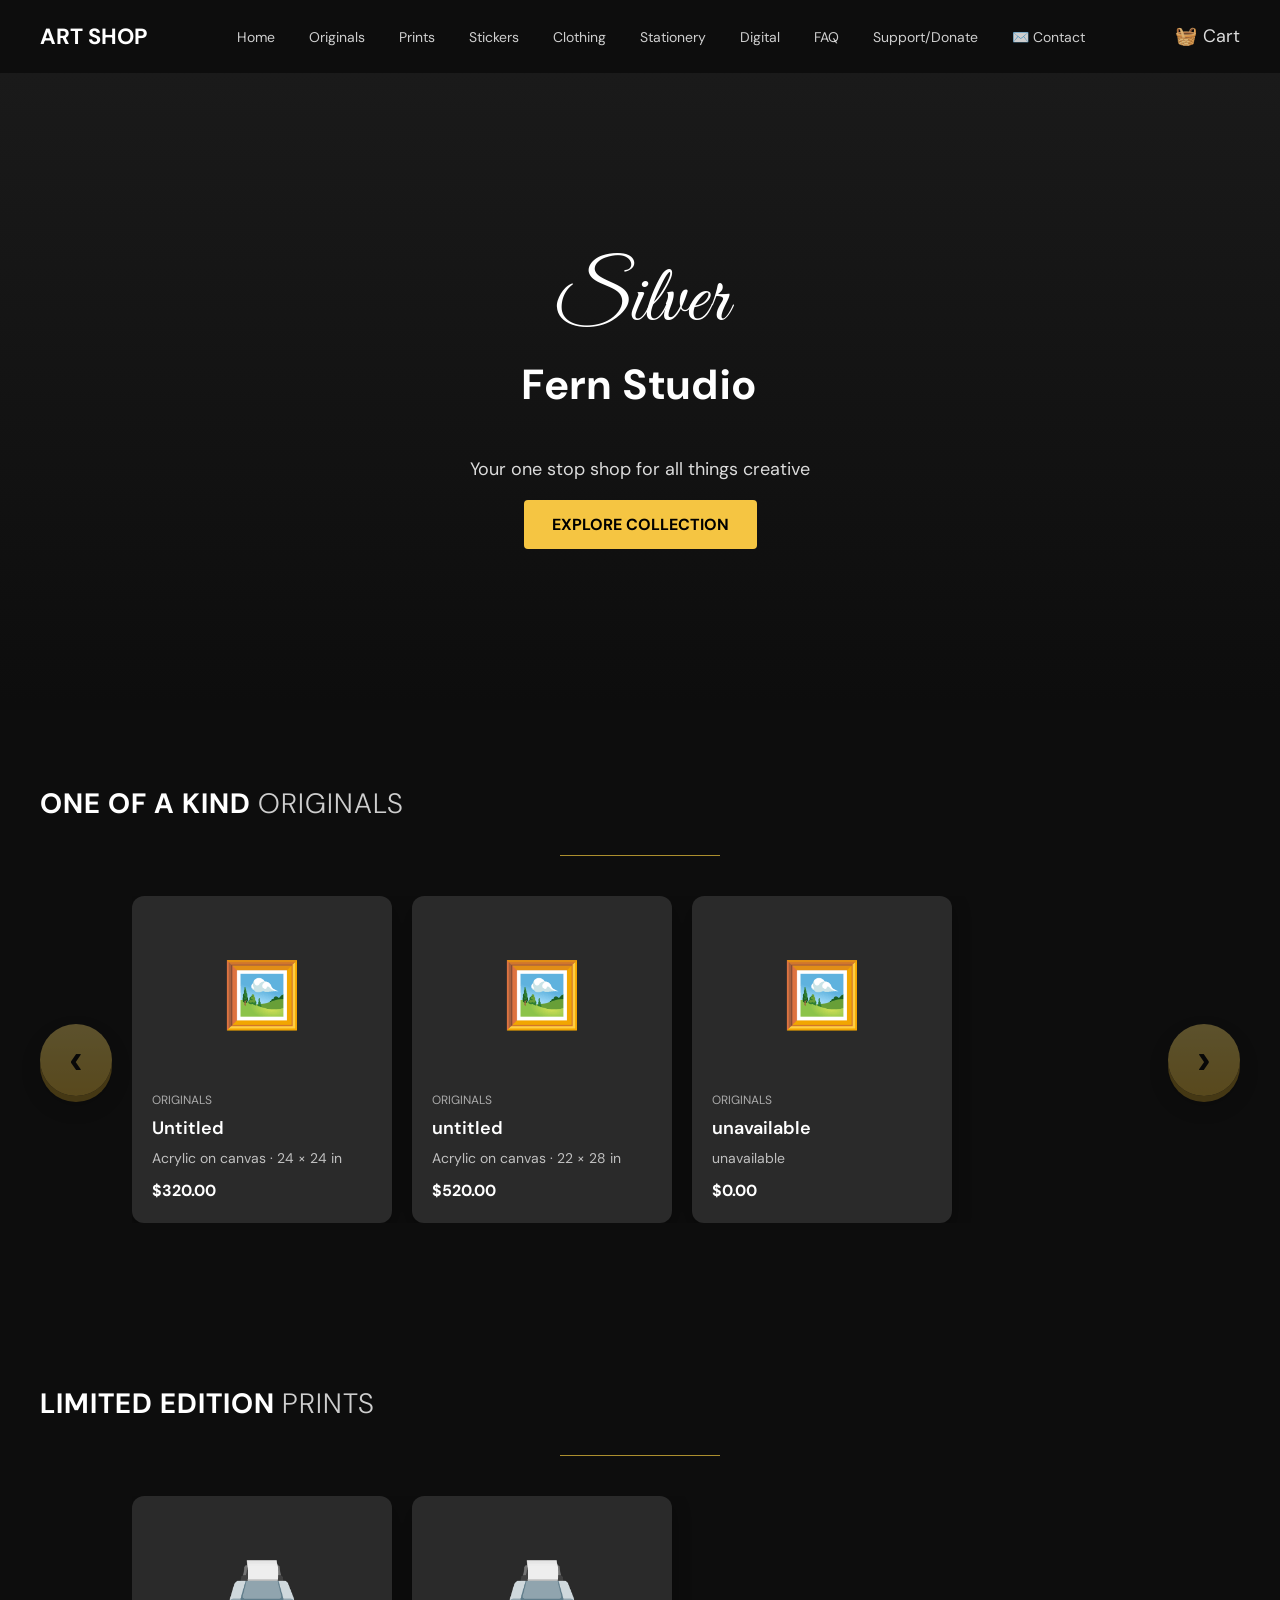
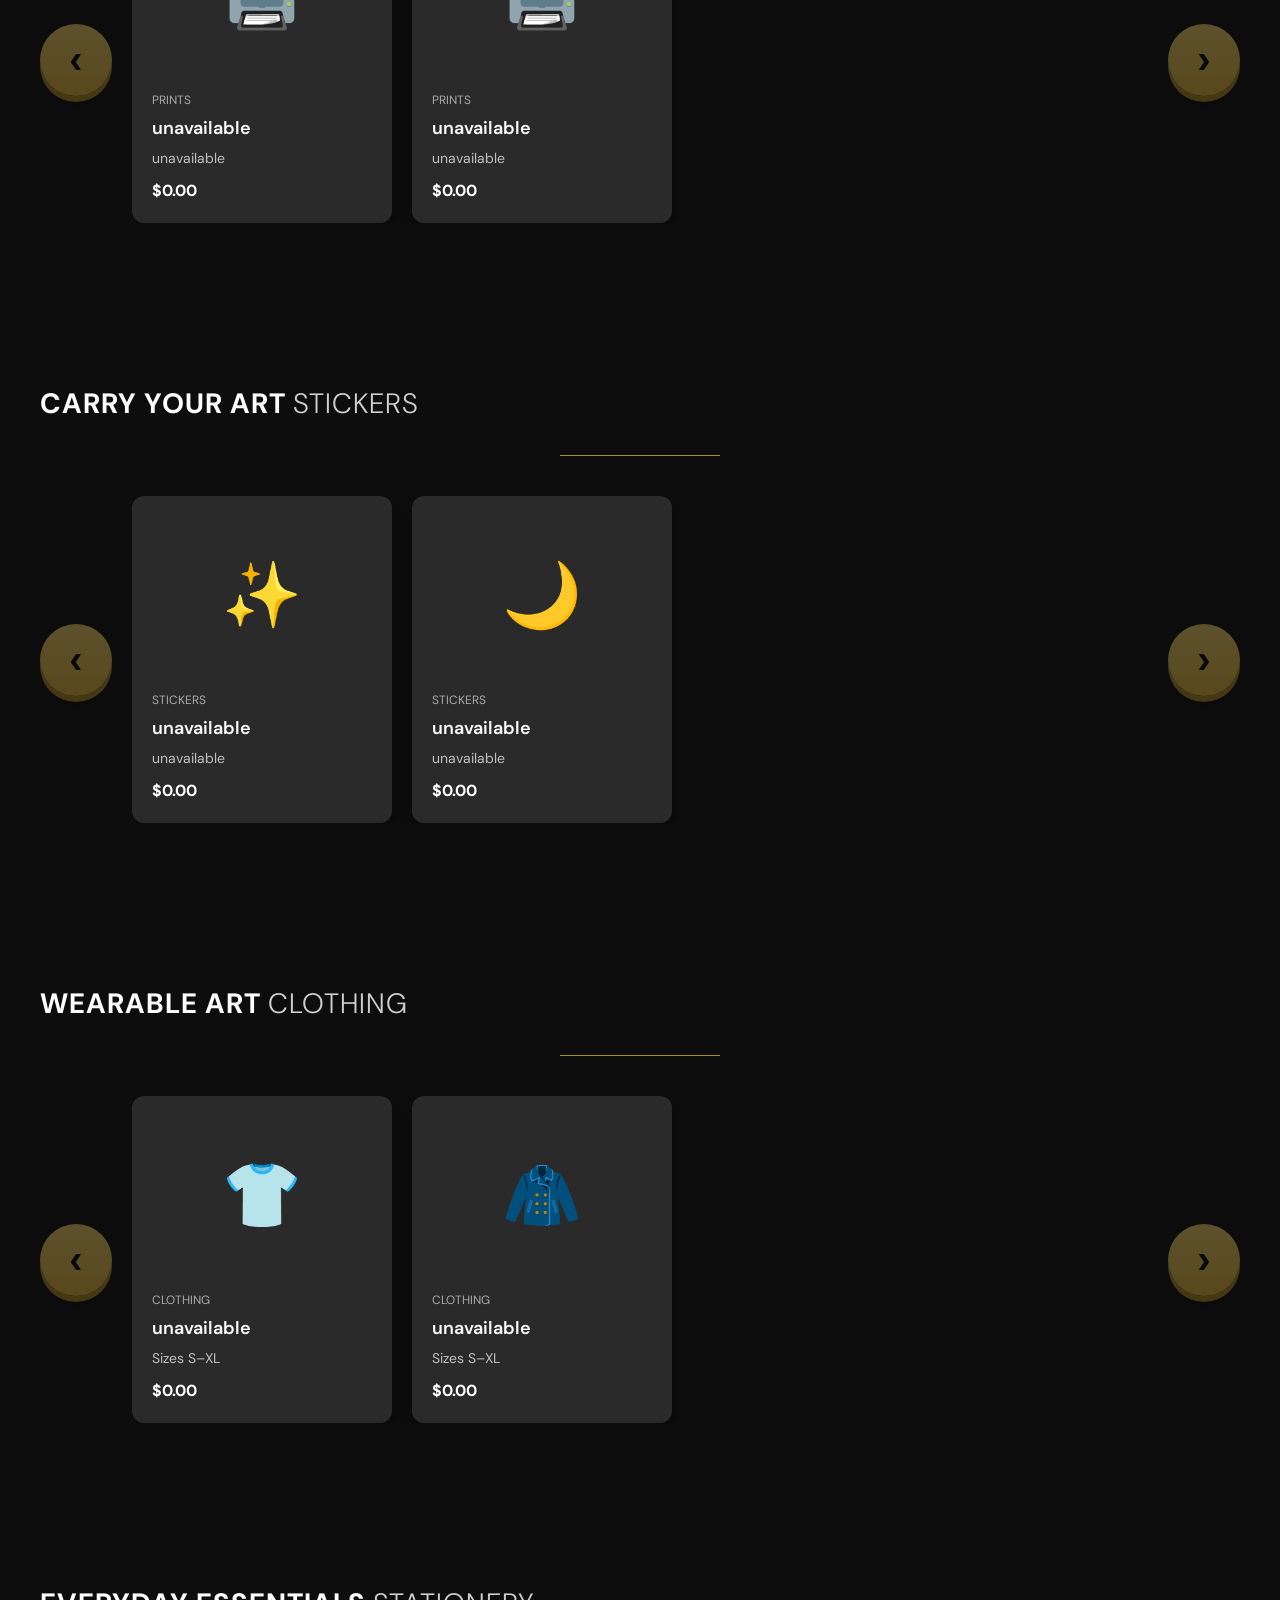
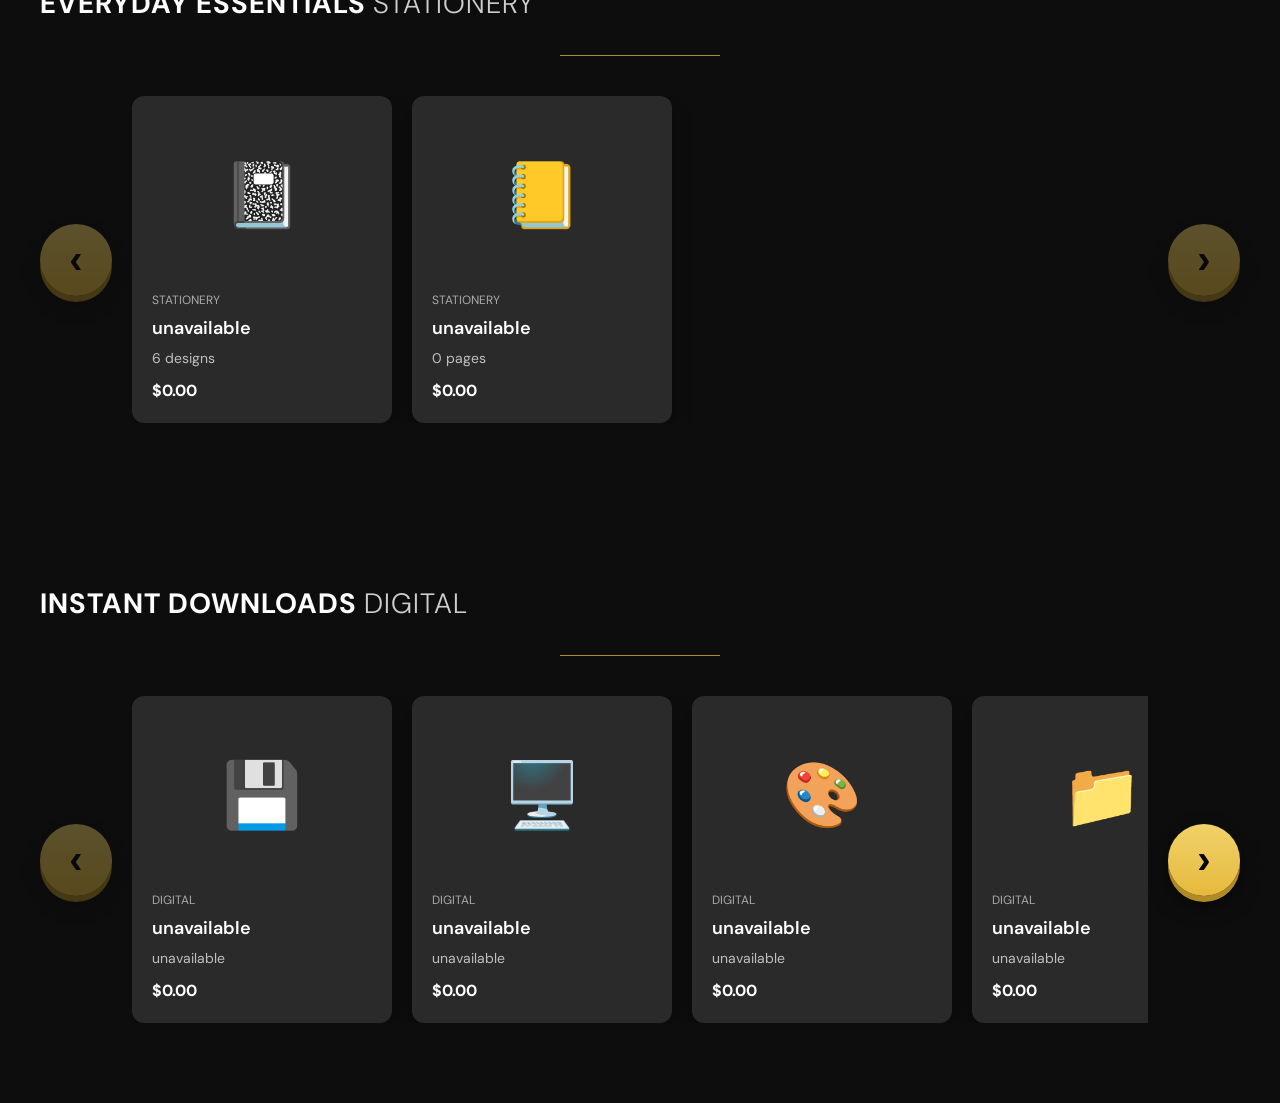
==== commit 9c036775: "Update index.html" ====
--- a/index.html
+++ b/index.html
@@ -36,6 +36,7 @@
             <a href="#clothing">Clothing</a>
             <a href="#stationery">Stationery</a>
             <a href="#digital">Digital</a>
+            <a href="faq.html">FAQ</a>
             <a href="#" id="supportDonateBtn">Support/Donate</a>
             <a id="contactButton" class="contact-link">✉️ Contact</a>
         </nav>
@@ -242,7 +243,7 @@
     <script src="products.js"></script>
     <script src="script.js"></script>
 
-    <!-- Donate Window -->
+    <!-- DONATE WINDOW -->
 <script>
     const donateModal = document.getElementById("donateModal");
     const supportDonateBtn = document.getElementById("supportDonateBtn");
@@ -272,7 +273,44 @@
             donateModal.classList.remove("show");
         }
     });
+
+
+    // =========================================
+    // PAYPAL SUPPORT BUTTONS
+    // =========================================
+
+    const paypalLink = "https://paypal.me/SilverGamingInc";
+
+    const donateAmountButtons = document.querySelectorAll(".donate-amount-btn");
+
+    donateAmountButtons.forEach(function(button) {
+
+        button.addEventListener("click", function() {
+
+            const amount = button.textContent.trim();
+
+            if (amount === "$5") {
+                window.open(paypalLink + "/5", "_blank");
+            }
+
+            else if (amount === "$10") {
+                window.open(paypalLink + "/10", "_blank");
+            }
+
+            else if (amount === "$20") {
+                window.open(paypalLink + "/20", "_blank");
+            }
+
+            else if (amount === "Custom Amount") {
+                window.open(paypalLink, "_blank");
+            }
+
+        });
+
+    });
 </script>
+
+
 
 </body>
 </html>
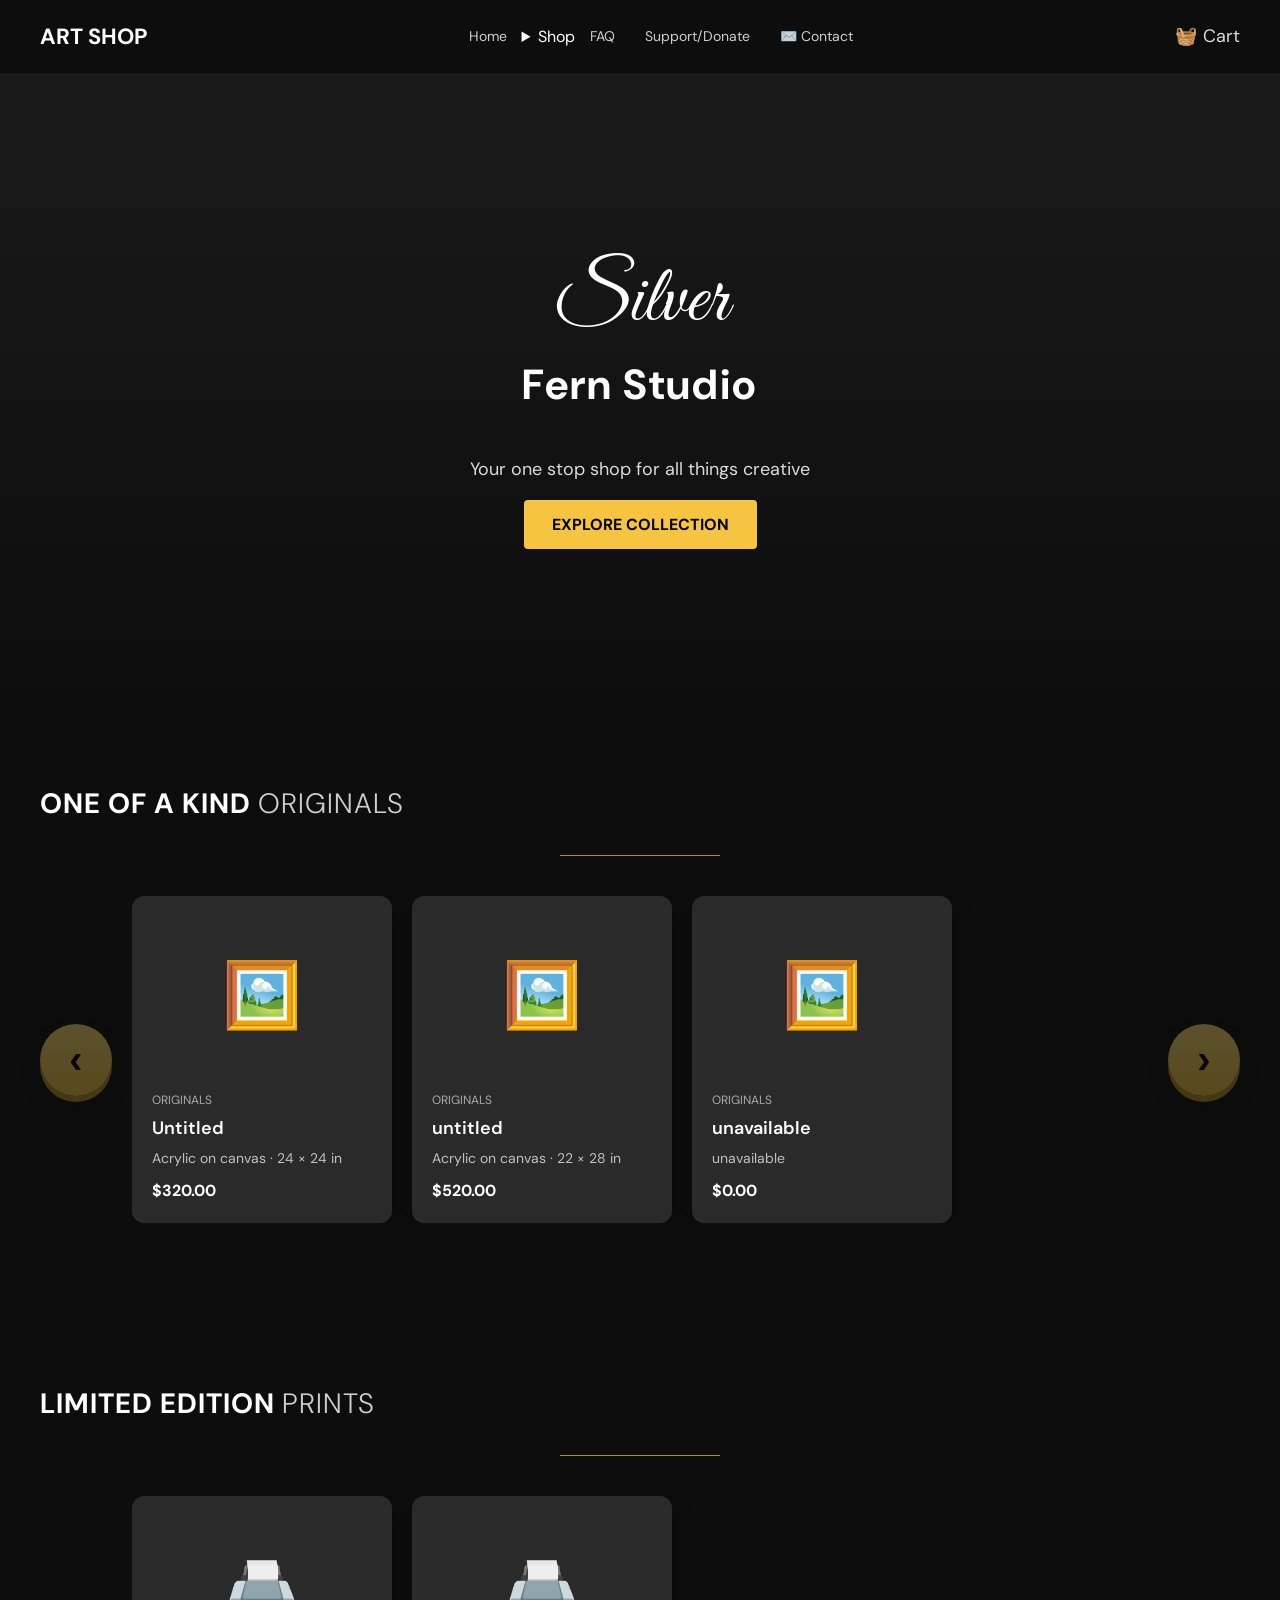
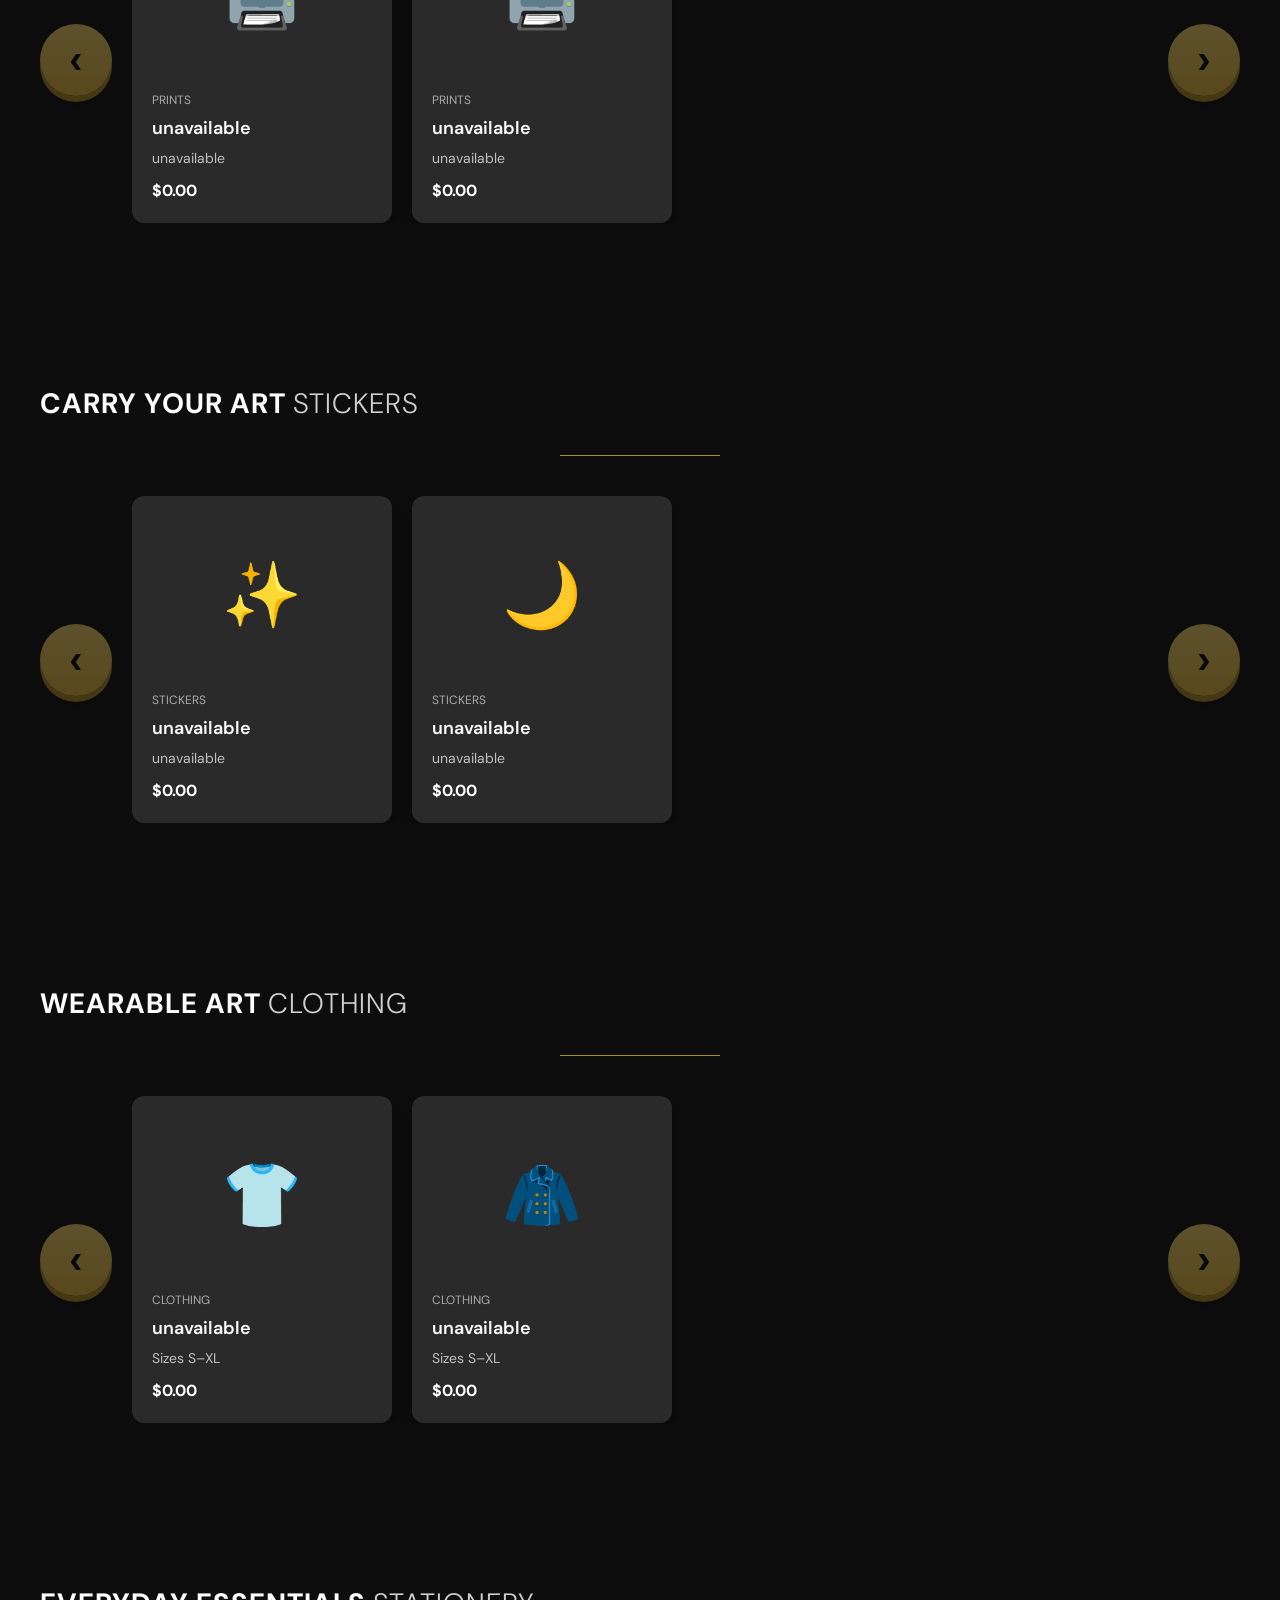
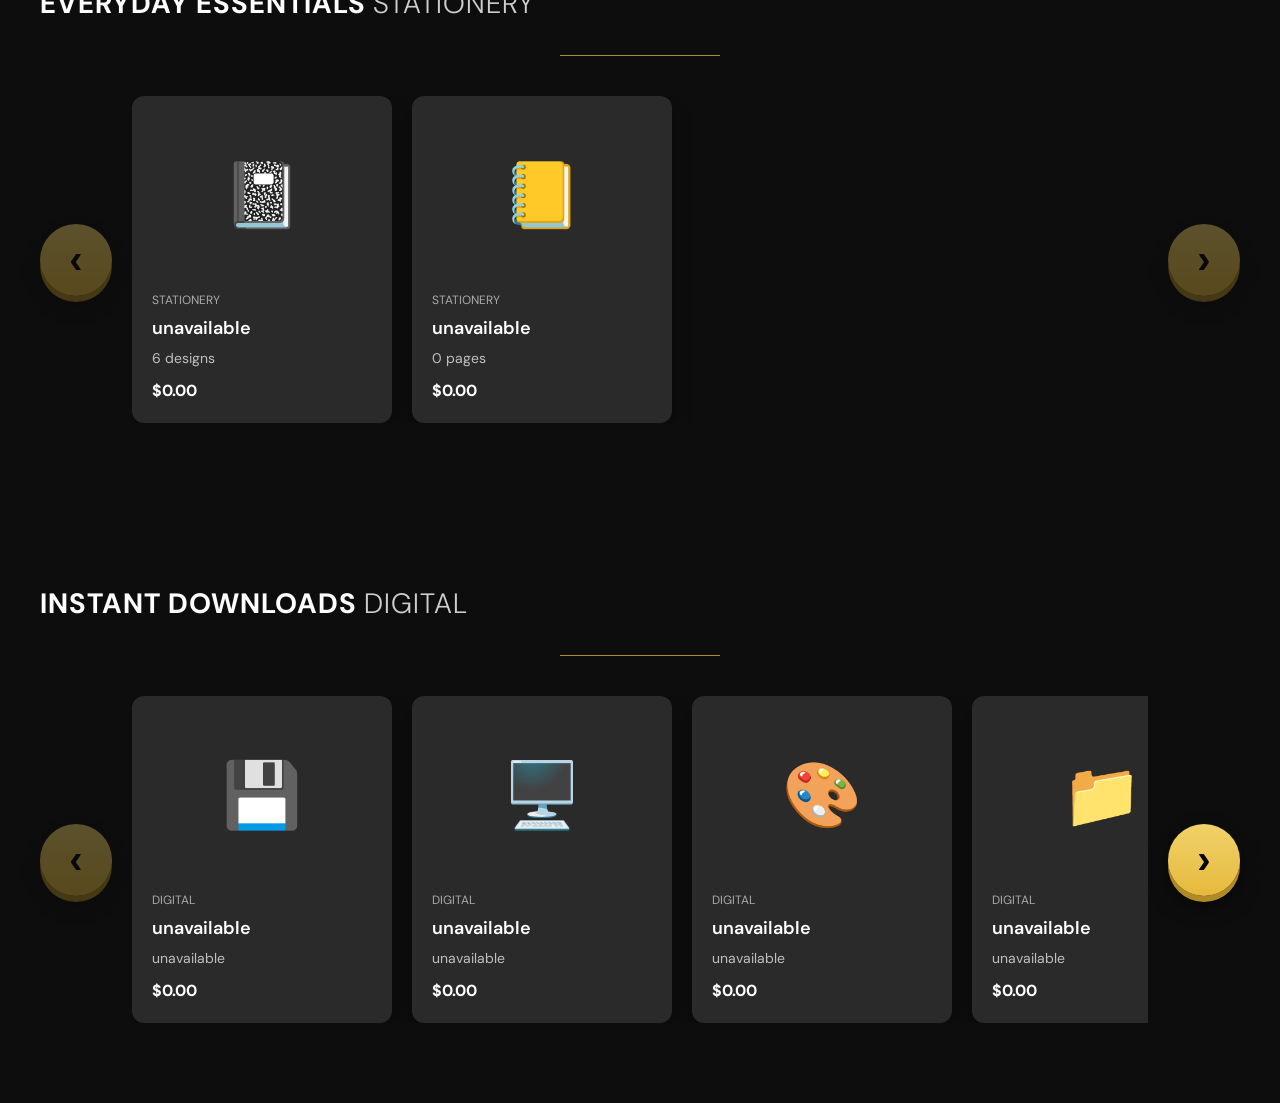
==== commit 67ba845d: "Fix HTML formatting and improve navigation structure" ====
--- a/index.html
+++ b/index.html
@@ -12,39 +12,54 @@
     <link rel="stylesheet" href="styles.css">
     <link rel="stylesheet" href="styles/global.css">
     <link rel="stylesheet" href="styles/nav.css">
+    <link rel="stylesheet" href="styles/mobile.css">
     <link rel="stylesheet" href="styles/home.css">
     <link rel="stylesheet" href="styles/cards.css">
     <link rel="stylesheet" href="styles/popopen.css">
     <link rel="stylesheet" href="styles/donate.css">
     <link rel="stylesheet" href="styles/thankyoucart.css">
-    <link rel="stylesheet" href="styles/mobile.css">
+    
 </head>
 
 <body id="top">
 
-    <!-- NAVIGATION -->
-    <header class="nav">
-        <div class="nav-left">
-            <h1 class="logo">ART SHOP</h1>
-        </div>
-
-        <nav class="nav-links">
-            <a href="#top">Home</a>
-            <a href="#originals">Originals</a>
-            <a href="#prints">Prints</a>
-            <a href="#stickers">Stickers</a>
-            <a href="#clothing">Clothing</a>
-            <a href="#stationery">Stationery</a>
-            <a href="#digital">Digital</a>
-            <a href="faq.html">FAQ</a>
-            <a href="#" id="supportDonateBtn">Support/Donate</a>
-            <a id="contactButton" class="contact-link">✉️ Contact</a>
-        </nav>
-
-        <div class="nav-cart" id="cartButton">
-            🧺 <span>Cart</span>
-        </div>
-    </header>
+    
+<!-- NAVIGATION -->
+<header class="nav">
+
+    <div class="nav-left">
+        <h1 class="logo">ART SHOP</h1>
+    </div>
+
+    <nav class="nav-links">
+
+        <a href="#top">Home</a>
+
+        <!-- SHOP DROPDOWN -->
+        <details class="nav-dropdown">
+            <summary>Shop</summary>
+
+            <div class="nav-dropdown-menu">
+                <a href="#originals">Originals</a>
+                <a href="#prints">Prints</a>
+                <a href="#stickers">Stickers</a>
+                <a href="#clothing">Clothing</a>
+                <a href="#stationery">Stationery</a>
+                <a href="#digital">Digital</a>
+            </div>
+        </details>
+
+        <a href="faq.html">FAQ</a>
+        <a href="#" id="supportDonateBtn">Support/Donate</a>
+        <a id="contactButton" class="contact-link">✉️ Contact</a>
+
+    </nav>
+
+    <div class="nav-cart" id="cartButton">
+        🧺 <span>Cart</span>
+    </div>
+
+</header>
 
     <!-- HERO -->
     <section class="hero">
--- a/styles/nav.css
+++ b/styles/nav.css
@@ -1,58 +1,175 @@
-/* ------------------------------
-NAVIGATION
------------------------------- */
- 
+
+/* =========================================================
+   SILVER FERN STUDIO
+   GLOBAL NAVIGATION STYLES
+========================================================= */
+
+
+/* =========================================================
+   MAIN NAVIGATION BAR
+========================================================= */
+
 .nav {
-width: 100%;
-padding: 20px 40px;
-display: flex;
-justify-content: space-between;
-align-items: center;
-background: #0d0d0d;
-position: sticky;
-top: 0;
-z-index: 1000;
+    width: 100%;
+    padding: 20px 40px;
+
+    display: flex;
+    justify-content: space-between;
+    align-items: center;
+
+    background: #0d0d0d;
+
+    position: sticky;
+    top: 0;
+    z-index: 1000;
 }
- 
+
+
+/* =========================================================
+   LEFT SIDE / LOGO
+========================================================= */
+
+.nav-left {
+    display: flex;
+    align-items: center;
+    flex-shrink: 0;
+}
+
 .logo {
-font-size: 22px;
-font-weight: 700;
+    font-size: 22px;
+    font-weight: 700;
+    color: #ffffff;
+    margin: 0;
 }
- 
+
+
+/* =========================================================
+   NAVIGATION LINKS
+========================================================= */
+
+.nav-links {
+    display: flex;
+    align-items: center;
+}
+
 .nav-links a {
-margin: 0 15px;
-font-size: 14px;
-opacity: 0.8;
-transition: 0.2s;
+    margin: 0 15px;
+    font-size: 14px;
+    color: #ffffff;
+    opacity: 0.8;
+    text-decoration: none;
+    white-space: nowrap;
+    transition: 0.2s ease;
 }
- 
+
 .nav-links a:hover {
-opacity: 1;
+    opacity: 1;
 }
- 
-/* CONTACT LINK */
+
+
+/* =========================================================
+   CONTACT LINK
+========================================================= */
+
 .contact-link {
-cursor: pointer;
-opacity: 0.85;
-transition: 0.2s ease;
+    cursor: pointer;
+    opacity: 0.85;
+    transition: 0.2s ease;
 }
- 
+
 .contact-link:hover {
-opacity: 1;
+    opacity: 1;
 }
- 
-/* CART BUTTON */
+
+
+/* =========================================================
+   SHOPPING CART BUTTON
+========================================================= */
+
 .nav-cart {
-display: flex;
-align-items: center;
-gap: 6px;
-font-size: 18px;
-cursor: pointer;
-opacity: 0.85;
-transition: transform 0.15s ease, opacity 0.2s ease;
+    display: flex;
+    align-items: center;
+    gap: 6px;
+
+    font-size: 18px;
+    color: #ffffff;
+
+    cursor: pointer;
+    opacity: 0.85;
+
+    white-space: nowrap;
+    flex-shrink: 0;
+
+    transition:
+        transform 0.15s ease,
+        opacity 0.2s ease;
 }
- 
+
 .nav-cart:hover {
-opacity: 1;
-transform: translateY(-2px);
+    opacity: 1;
+    transform: translateY(-2px);
 }
+
+
+/* =========================================================
+   KEYBOARD ACCESSIBILITY
+========================================================= */
+
+.nav-links a:focus-visible,
+.nav-cart:focus-visible {
+    outline: 2px solid #d4af37;
+    outline-offset: 4px;
+}
+
+
+/* =========================================================
+   RESPONSIVE NAVIGATION
+========================================================= */
+
+@media (max-width: 1024px) {
+
+    .nav {
+        padding: 18px 25px;
+    }
+
+    .nav-links a {
+        margin: 0 9px;
+        font-size: 13px;
+    }
+
+}
+
+
+/* =========================================================
+   MOBILE
+========================================================= */
+
+@media (max-width: 768px) {
+
+    .nav {
+        padding: 15px 18px;
+        flex-wrap: wrap;
+        gap: 12px;
+    }
+
+    .logo {
+        font-size: 20px;
+    }
+
+    .nav-links {
+        flex-wrap: wrap;
+        justify-content: center;
+        width: 100%;
+        gap: 10px;
+    }
+
+    .nav-links a {
+        margin: 0 5px;
+        font-size: 13px;
+    }
+
+    .nav-cart {
+        font-size: 16px;
+    }
+
+}
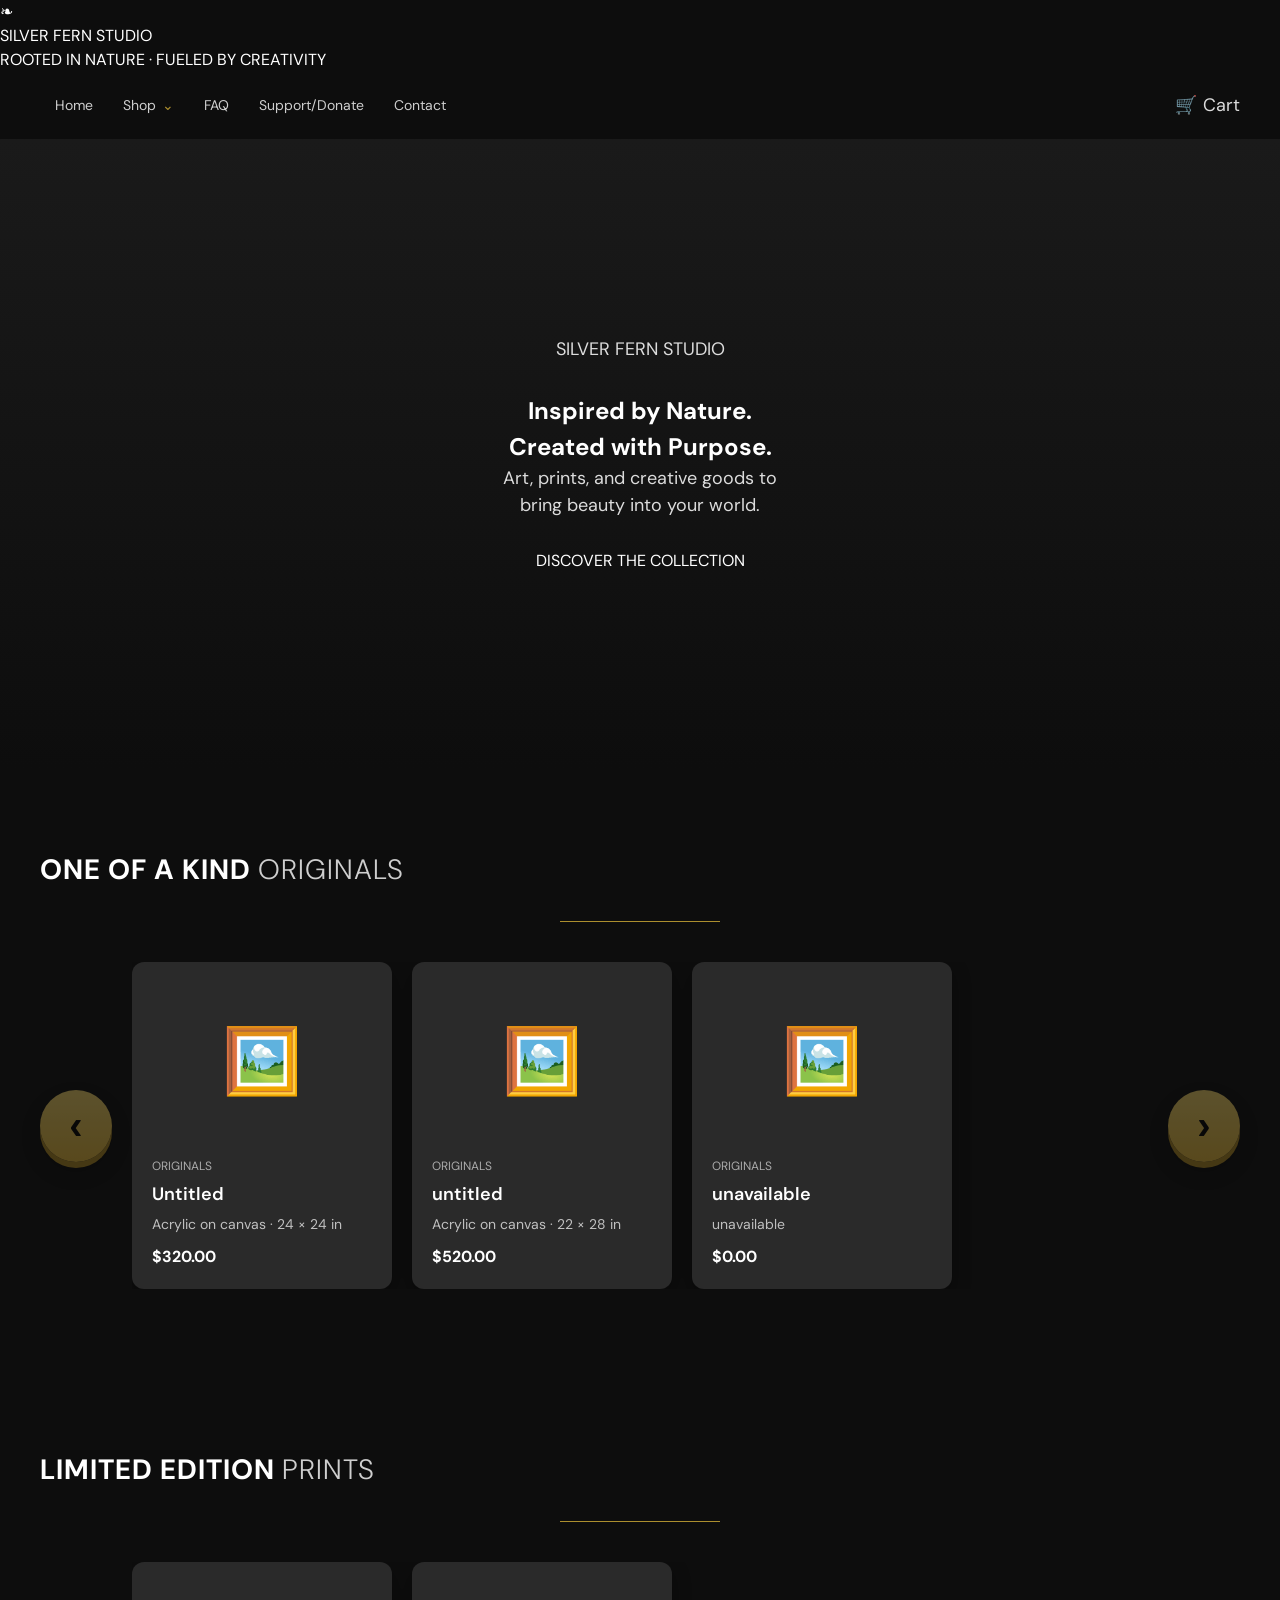
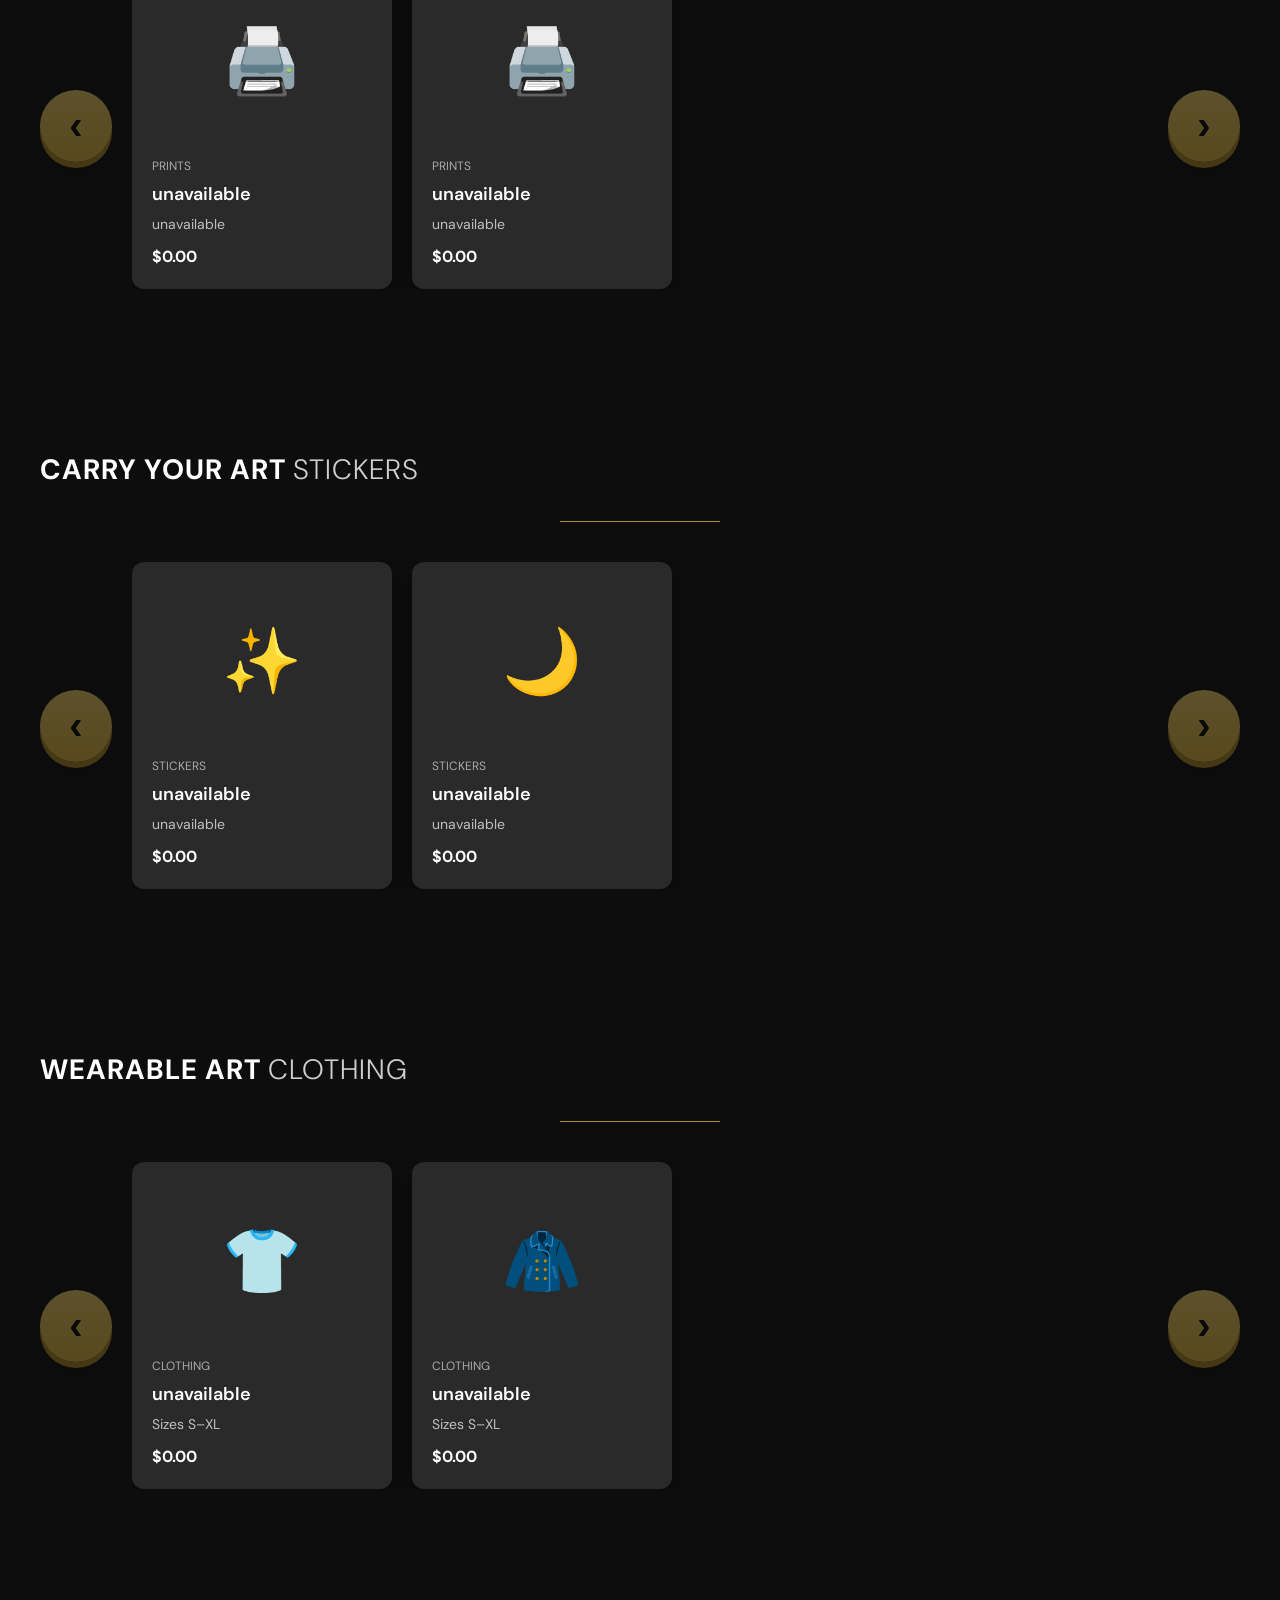
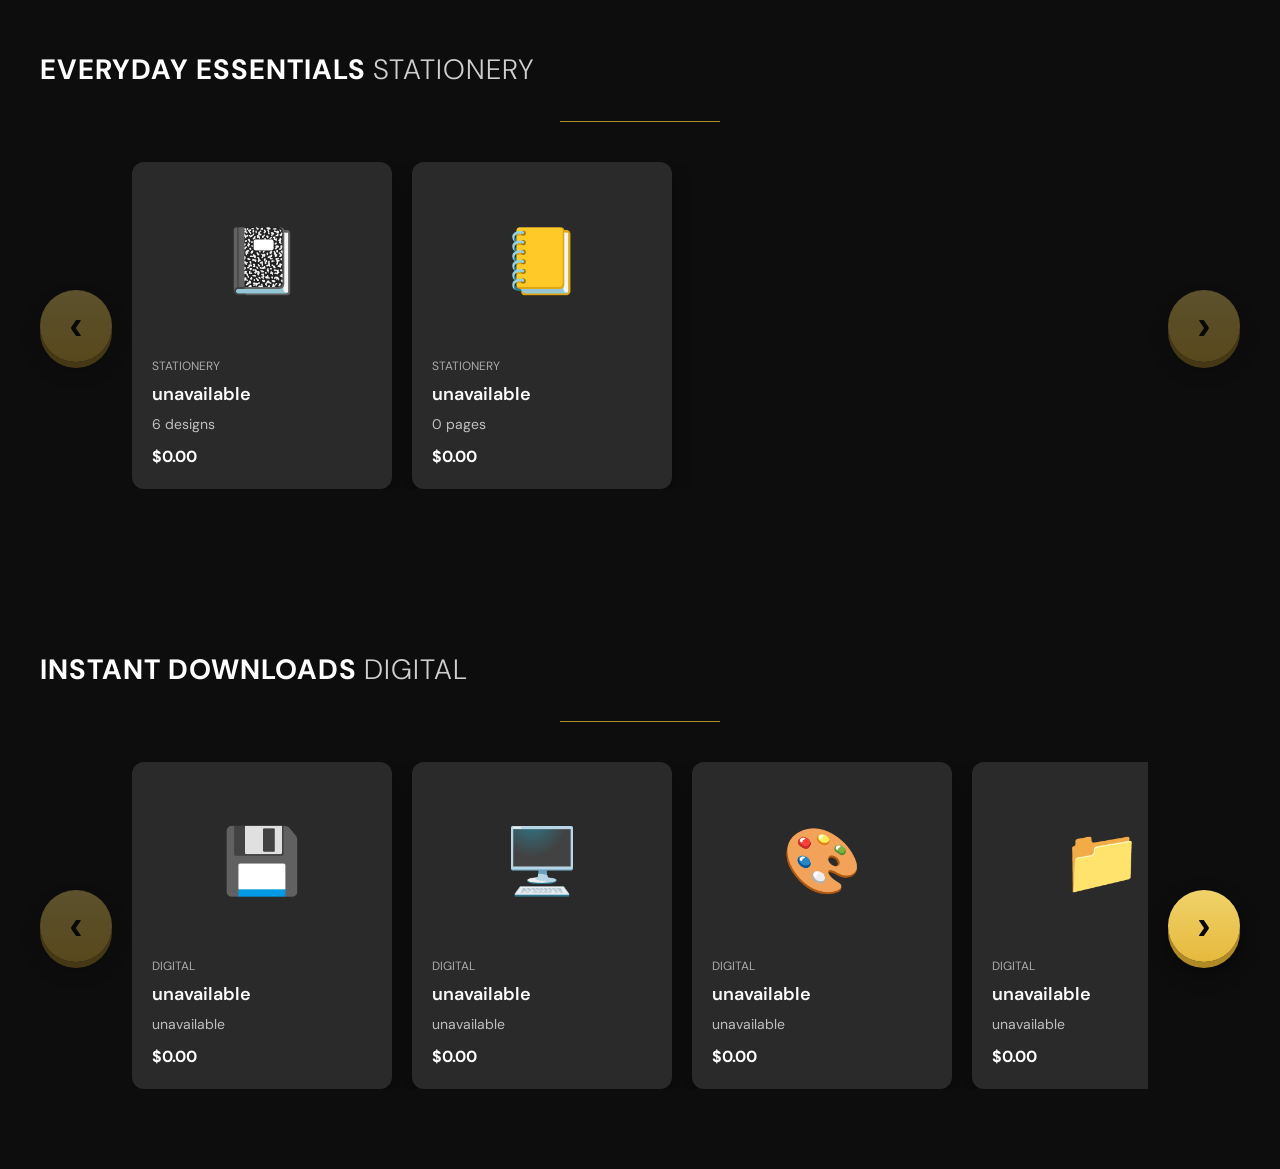
==== commit 2b7a5b38: "Refactor index.html for improved structure and content Updated the HTML structure and content for th" ====
--- a/index.html
+++ b/index.html
@@ -23,59 +23,113 @@
 
 <body id="top">
 
+<!-- =========================================================
+     SILVER FERN STUDIO HEADER
+========================================================= -->
+
+<header class="site-header">
+
+    <!-- CENTERED BRANDING -->
+    <div class="brand-header">
+
+        <div class="brand-fern" aria-hidden="true">
+            ❧
+        </div>
+
+        <a href="#top" class="brand-name">
+            SILVER FERN STUDIO
+        </a>
+
+        <p class="brand-tagline">
+            ROOTED IN NATURE · FUELED BY CREATIVITY
+        </p>
+
+    </div>
+
+
+    <!-- MAIN NAVIGATION -->
+    <nav class="nav">
+
+        <div class="nav-links">
+
+            <a href="#top">Home</a>
+
+            <!-- SHOP DROPDOWN -->
+            <details class="nav-dropdown">
+
+                <summary>Shop</summary>
+
+                <div class="nav-dropdown-menu">
+
+                    <a href="#originals">Originals</a>
+                    <a href="#prints">Prints</a>
+                    <a href="#stickers">Stickers</a>
+                    <a href="#clothing">Clothing</a>
+                    <a href="#stationery">Stationery</a>
+                    <a href="#digital">Digital</a>
+
+                </div>
+
+            </details>
+
+            <a href="faq.html">FAQ</a>
+
+            <a href="#" id="supportDonateBtn">
+                Support/Donate
+            </a>
+
+            <a id="contactButton" class="contact-link">
+                Contact
+            </a>
+
+        </div>
+
+        <!-- CART -->
+        <div class="nav-cart" id="cartButton" role="button" tabindex="0">
+            <span class="cart-icon">🛒</span>
+            <span>Cart</span>
+        </div>
+
+    </nav>
+
+</header>
+
     
-<!-- NAVIGATION -->
-<header class="nav">
-
-    <div class="nav-left">
-        <h1 class="logo">ART SHOP</h1>
-    </div>
-
-    <nav class="nav-links">
-
-        <a href="#top">Home</a>
-
-        <!-- SHOP DROPDOWN -->
-        <details class="nav-dropdown">
-            <summary>Shop</summary>
-
-            <div class="nav-dropdown-menu">
-                <a href="#originals">Originals</a>
-                <a href="#prints">Prints</a>
-                <a href="#stickers">Stickers</a>
-                <a href="#clothing">Clothing</a>
-                <a href="#stationery">Stationery</a>
-                <a href="#digital">Digital</a>
-            </div>
-        </details>
-
-        <a href="faq.html">FAQ</a>
-        <a href="#" id="supportDonateBtn">Support/Donate</a>
-        <a id="contactButton" class="contact-link">✉️ Contact</a>
-
-    </nav>
-
-    <div class="nav-cart" id="cartButton">
-        🧺 <span>Cart</span>
-    </div>
-
-</header>
-
-    <!-- HERO -->
-    <section class="hero">
-        <div class="hero-content">
-
-            <div class="hero-logo-wrapper">
-                <img class="fern-bg" src="assets/fern-leaf.png" alt="">
-                <h1 class="hero-silver">Silver</h1>
-                <h2 class="hero-fern">Fern Studio</h2>
-            </div>
-
-            <p class="hero-tagline">Your one stop shop for all things creative</p>
-
-            <a href="#originals" class="btn-primary">EXPLORE COLLECTION</a>
-        </div>
-    </section>
+<!-- =========================================================
+     BOTANICAL WELCOME HERO
+========================================================= -->
+
+<section class="hero">
+
+    <div class="hero-overlay"></div>
+
+    <div class="hero-content">
+
+        <p class="hero-eyebrow">
+            SILVER FERN STUDIO
+        </p>
+
+        <h1>
+            Inspired by Nature.
+            <br>
+            Created with Purpose.
+        </h1>
+
+        <div class="hero-divider"></div>
+
+        <p class="hero-description">
+            Art, prints, and creative goods to
+            <br>
+            bring beauty into your world.
+        </p>
+
+        <a href="#originals" class="hero-button">
+            DISCOVER THE COLLECTION
+        </a>
+
+    </div>
+
+</section>
 
     <!-- ORIGINALS -->
     <section id="originals" class="section">
--- a/styles/nav.css
+++ b/styles/nav.css
@@ -173,3 +173,134 @@
     }
 
 }
+
+
+/* =========================================================
+   SHOP DROPDOWN MENU
+========================================================= */
+
+.nav-dropdown {
+    position: relative;
+    display: flex;
+    align-items: center;
+    margin: 0 15px;
+}
+
+/* SHOP MAIN LINK */
+
+.nav-dropdown > summary {
+    list-style: none;
+    cursor: pointer;
+    color: #ffffff;
+    font-size: 14px;
+    opacity: 0.8;
+    white-space: nowrap;
+    transition: 0.2s ease;
+}
+
+.nav-dropdown > summary::-webkit-details-marker {
+    display: none;
+}
+
+.nav-dropdown > summary::after {
+    content: "⌄";
+    display: inline-block;
+    margin-left: 6px;
+    color: #d4af37;
+    transition: transform 0.2s ease;
+}
+
+.nav-dropdown > summary:hover {
+    opacity: 1;
+}
+
+.nav-dropdown[open] > summary {
+    opacity: 1;
+    color: #d4af37;
+}
+
+.nav-dropdown[open] > summary::after {
+    transform: rotate(180deg);
+}
+
+
+/* DROPDOWN PANEL */
+
+.nav-dropdown-menu {
+    position: absolute;
+    top: calc(100% + 18px);
+    left: -15px;
+
+    min-width: 190px;
+
+    display: flex;
+    flex-direction: column;
+
+    background: #171717;
+    border: 1px solid rgba(212,175,55,0.45);
+    border-radius: 6px;
+
+    padding: 8px 0;
+
+    box-shadow: 0 10px 25px rgba(0,0,0,0.55);
+
+    z-index: 2000;
+}
+
+
+/* DROPDOWN LINKS */
+
+.nav-dropdown-menu a {
+    display: block;
+    width: 100%;
+
+    margin: 0 !important;
+    padding: 12px 18px;
+
+    color: #ffffff;
+    font-size: 13px;
+
+    opacity: 0.85;
+    white-space: nowrap;
+
+    transition: background 0.2s ease,
+                color 0.2s ease,
+                opacity 0.2s ease;
+}
+
+.nav-dropdown-menu a:hover {
+    background: rgba(212,175,55,0.12);
+    color: #d4af37;
+    opacity: 1;
+}
+
+
+/* KEYBOARD ACCESSIBILITY */
+
+.nav-dropdown > summary:focus-visible,
+.nav-dropdown-menu a:focus-visible {
+    outline: 2px solid #d4af37;
+    outline-offset: 3px;
+}
+
+
+/* MOBILE DROPDOWN */
+
+@media (max-width: 768px) {
+
+    .nav-dropdown {
+        margin: 0 5px;
+    }
+
+    .nav-dropdown > summary {
+        font-size: 13px;
+    }
+
+    .nav-dropdown-menu {
+        top: calc(100% + 10px);
+        left: 50%;
+        transform: translateX(-50%);
+        min-width: 175px;
+    }
+
+}
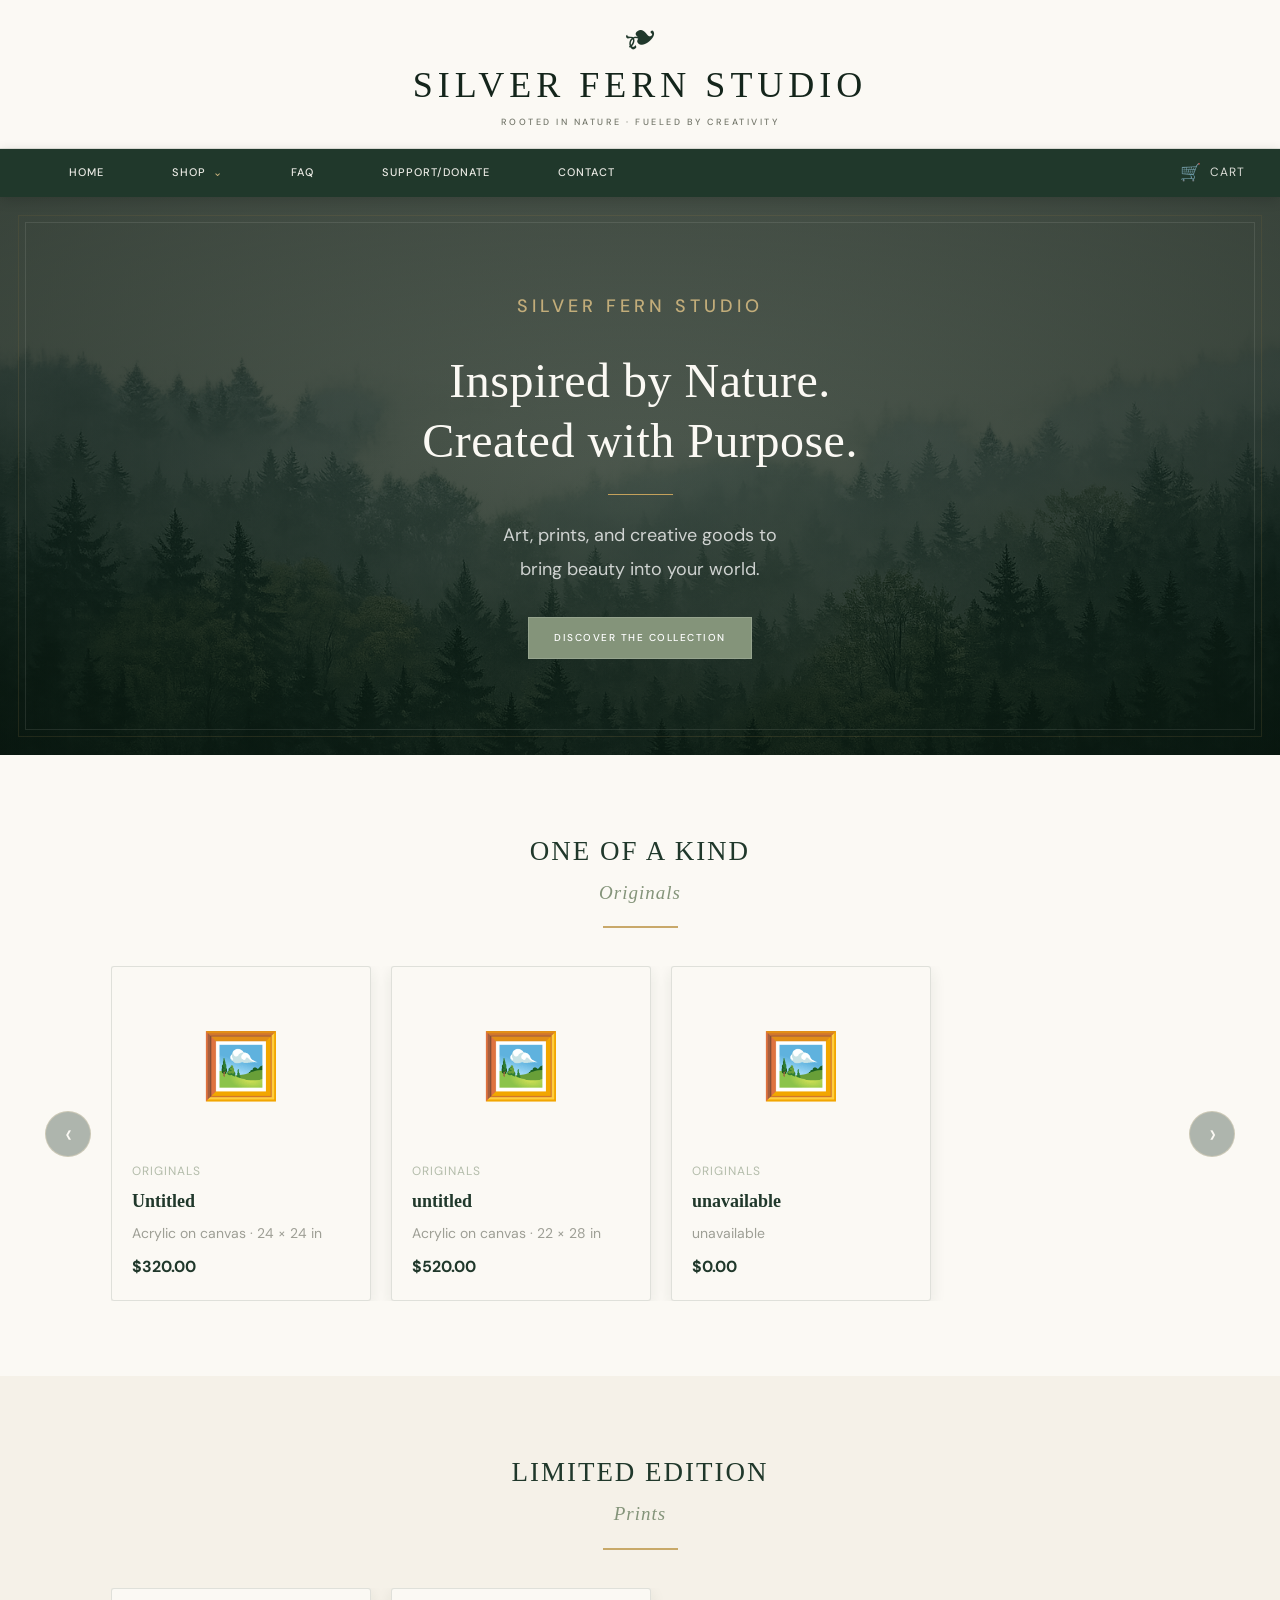
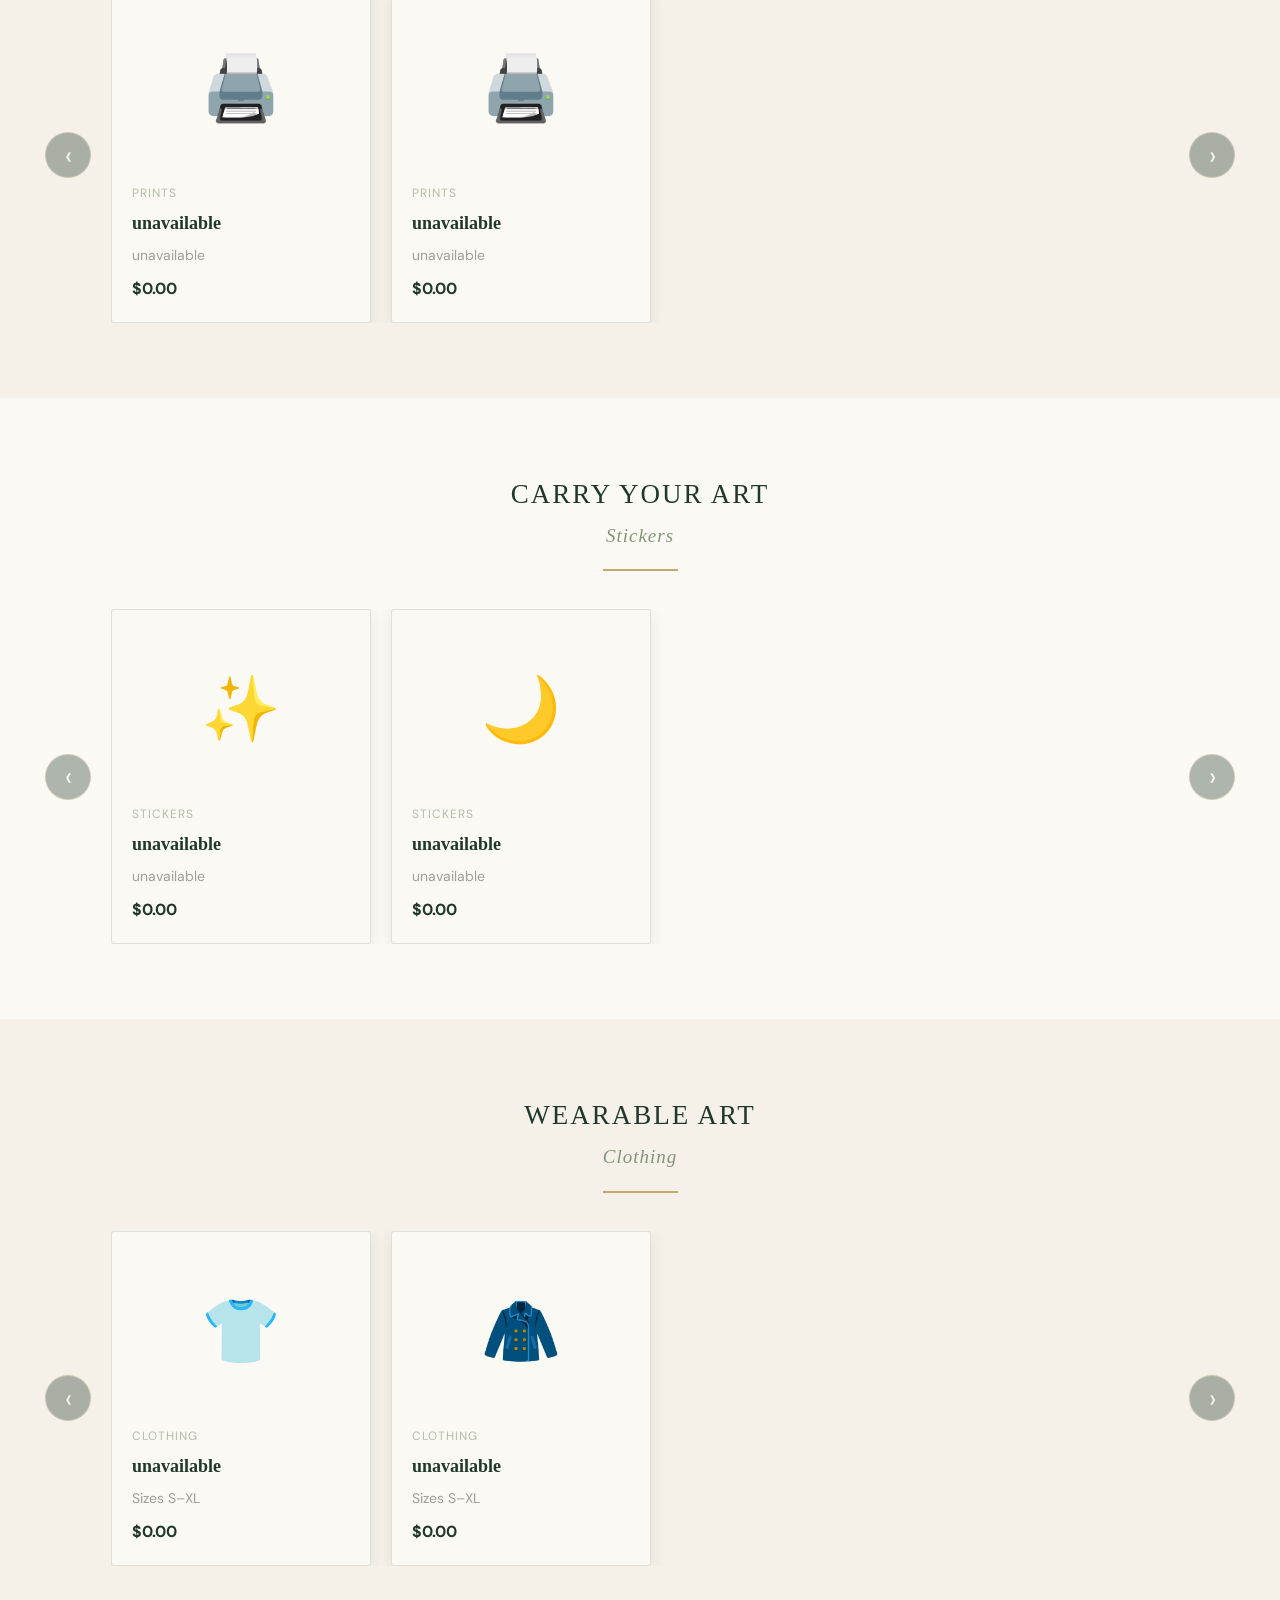
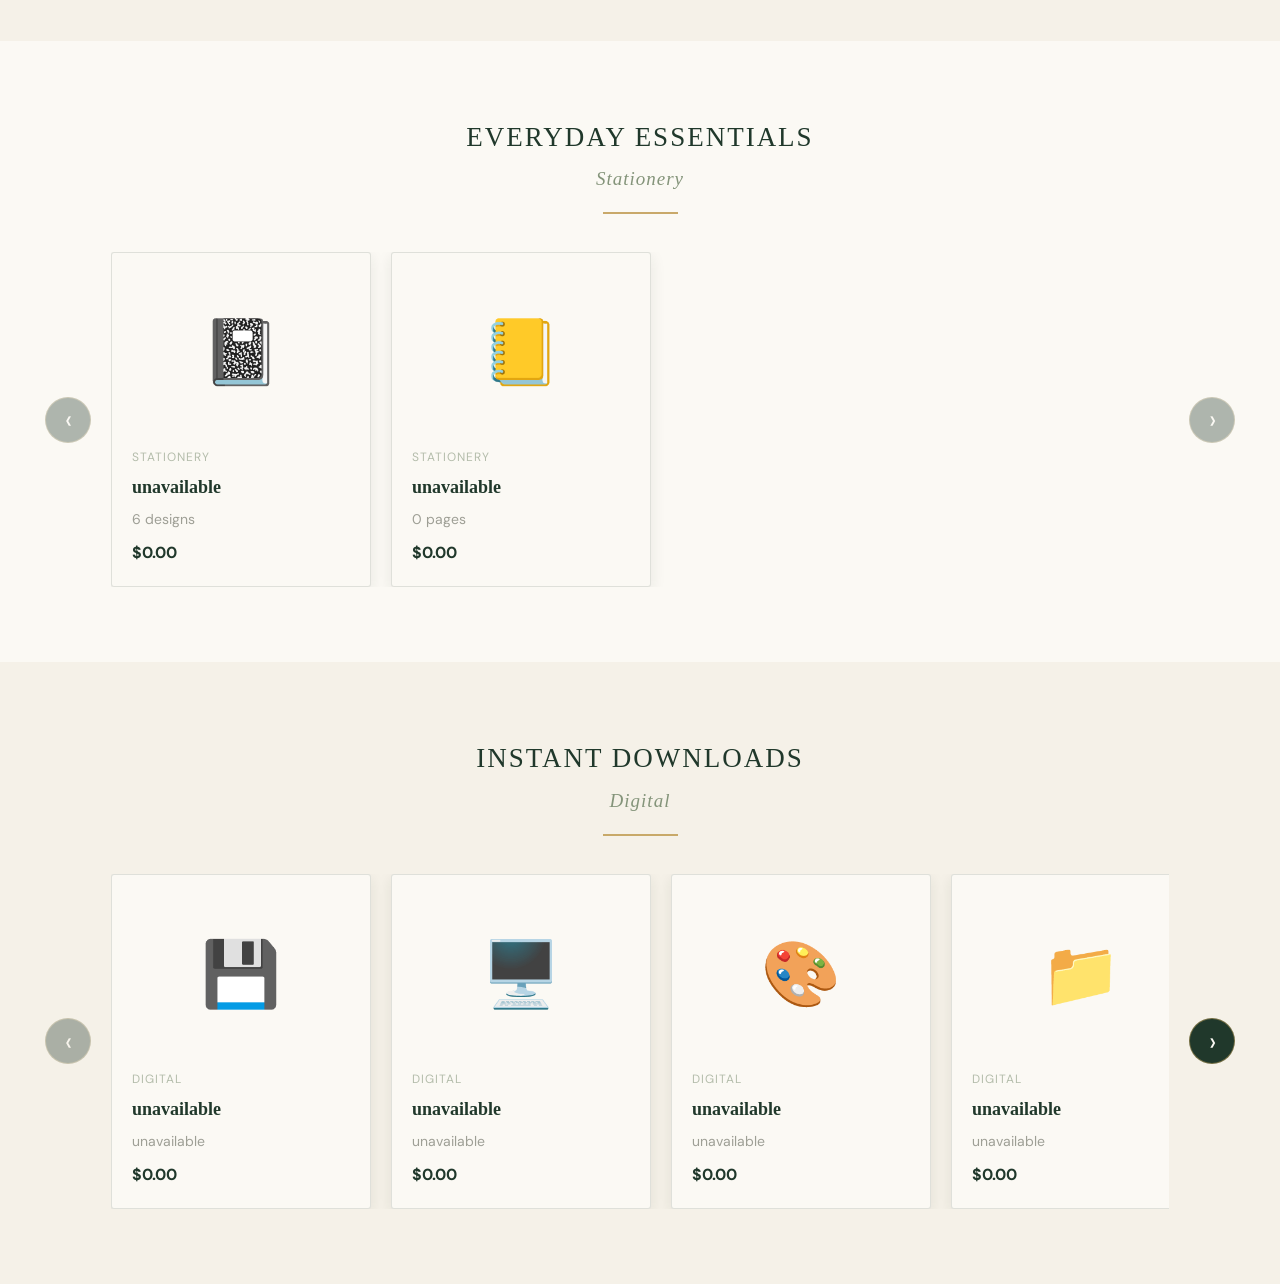
==== commit 9a14dbe3: "Add nature-redesign.css to index.html Added new stylesheet for nature redesign." ====
--- a/index.html
+++ b/index.html
@@ -18,6 +18,7 @@
     <link rel="stylesheet" href="styles/popopen.css">
     <link rel="stylesheet" href="styles/donate.css">
     <link rel="stylesheet" href="styles/thankyoucart.css">
+    <link rel="stylesheet" href="styles/nature-redesign.css">
     
 </head>
 
--- a/styles/nature-redesign.css
+++ b/styles/nature-redesign.css
@@ -0,0 +1,877 @@
+/* =========================================================
+   SILVER FERN STUDIO
+   NATURE INSPIRED WEBSITE REDESIGN
+========================================================= */
+
+/* ---------------------------------------------------------
+   COLOUR PALETTE
+--------------------------------------------------------- */
+
+:root {
+    --forest: #20382b;
+    --forest-dark: #14251b;
+    --forest-deep: #0d1c13;
+
+    --cream: #f5f1e8;
+    --cream-light: #fbf9f4;
+
+    --sage: #84947a;
+    --sage-light: #a7b39a;
+
+    --gold: #c4a15b;
+    --gold-light: #d8bd83;
+
+    --ink: #273329;
+    --muted: #77796e;
+}
+
+
+/* ---------------------------------------------------------
+   GLOBAL PAGE APPEARANCE
+--------------------------------------------------------- */
+
+html {
+    scroll-behavior: smooth;
+    scroll-padding-top: 80px;
+}
+
+body {
+    background: var(--cream);
+    color: var(--ink);
+    font-family: "DM Sans", sans-serif;
+    line-height: 1.6;
+    overflow-x: hidden;
+}
+
+body::before {
+    display: none;
+}
+
+a {
+    color: inherit;
+    text-decoration: none;
+}
+
+button {
+    font-family: inherit;
+}
+
+
+/* ---------------------------------------------------------
+   BRAND HEADER
+--------------------------------------------------------- */
+
+.site-header {
+    width: 100%;
+    position: relative;
+    z-index: 1000;
+}
+
+.brand-header {
+    min-height: 145px;
+    padding: 17px 20px 18px;
+
+    display: flex;
+    flex-direction: column;
+    align-items: center;
+    justify-content: center;
+
+    background: var(--cream-light);
+    text-align: center;
+
+    border-bottom: 1px solid rgba(32, 56, 43, 0.12);
+}
+
+.brand-fern {
+    color: var(--forest);
+    font-family: Georgia, serif;
+    font-size: 42px;
+    line-height: 1;
+    transform: rotate(-28deg);
+    margin-bottom: 5px;
+}
+
+.brand-name {
+    display: block;
+
+    color: var(--forest-dark);
+    font-family: Georgia, "Times New Roman", serif;
+    font-size: clamp(25px, 3vw, 36px);
+    font-weight: 400;
+
+    letter-spacing: 5px;
+    line-height: 1.2;
+}
+
+.brand-tagline {
+    margin-top: 8px;
+
+    color: #74776b;
+    font-size: 9px;
+    font-weight: 500;
+
+    letter-spacing: 2.5px;
+}
+
+
+/* ---------------------------------------------------------
+   MAIN NAVIGATION
+--------------------------------------------------------- */
+
+.nav {
+    width: 100%;
+    min-height: 48px;
+
+    padding: 0 35px;
+
+    display: flex;
+    align-items: center;
+    justify-content: space-between;
+
+    background: var(--forest);
+
+    position: sticky;
+    top: 0;
+    z-index: 1000;
+
+    box-shadow: 0 3px 12px rgba(0, 0, 0, 0.16);
+}
+
+.nav-links {
+    display: flex;
+    align-items: center;
+    justify-content: center;
+    gap: 0;
+}
+
+.nav-links a,
+.nav-dropdown > summary {
+    display: block;
+
+    padding: 15px 19px;
+
+    color: var(--cream-light);
+    font-size: 11px;
+    font-weight: 500;
+
+    letter-spacing: 1px;
+    text-transform: uppercase;
+
+    white-space: nowrap;
+    opacity: 0.92;
+
+    transition:
+        color 0.2s ease,
+        background 0.2s ease,
+        opacity 0.2s ease;
+}
+
+.nav-links a:hover,
+.nav-dropdown > summary:hover {
+    color: var(--gold-light);
+    opacity: 1;
+}
+
+
+/* ---------------------------------------------------------
+   SHOP DROPDOWN
+--------------------------------------------------------- */
+
+.nav-dropdown {
+    position: relative;
+    display: block;
+}
+
+.nav-dropdown > summary {
+    cursor: pointer;
+    list-style: none;
+}
+
+.nav-dropdown > summary::-webkit-details-marker {
+    display: none;
+}
+
+.nav-dropdown > summary::after {
+    content: "⌄";
+    margin-left: 7px;
+    color: var(--gold-light);
+}
+
+.nav-dropdown[open] > summary {
+    color: var(--gold-light);
+}
+
+.nav-dropdown-menu {
+    position: absolute;
+    top: 100%;
+    left: 0;
+
+    min-width: 195px;
+
+    display: flex;
+    flex-direction: column;
+
+    background: var(--cream-light);
+    border: 1px solid rgba(32, 56, 43, 0.15);
+
+    box-shadow: 0 10px 24px rgba(0, 0, 0, 0.2);
+
+    padding: 7px 0;
+    z-index: 2000;
+}
+
+.nav-dropdown-menu a {
+    color: var(--forest-dark);
+    padding: 11px 18px;
+    font-size: 11px;
+    letter-spacing: 0.8px;
+}
+
+.nav-dropdown-menu a:hover {
+    background: #e9ede3;
+    color: var(--forest);
+}
+
+
+/* ---------------------------------------------------------
+   CART NAVIGATION
+--------------------------------------------------------- */
+
+.nav-cart {
+    display: flex;
+    align-items: center;
+    gap: 8px;
+
+    color: var(--cream-light);
+    font-size: 12px;
+    letter-spacing: 1px;
+    text-transform: uppercase;
+
+    cursor: pointer;
+    white-space: nowrap;
+
+    transition: color 0.2s ease;
+}
+
+.nav-cart:hover {
+    color: var(--gold-light);
+}
+
+.cart-icon {
+    font-size: 17px;
+}
+
+
+/* ---------------------------------------------------------
+   BOTANICAL HERO
+--------------------------------------------------------- */
+
+.hero {
+    min-height: 470px;
+    height: 62vh;
+    max-height: 620px;
+
+    position: relative;
+
+    display: flex;
+    align-items: center;
+    justify-content: center;
+
+    padding: 45px 25px;
+
+    text-align: center;
+    color: var(--cream-light);
+
+    background:
+        linear-gradient(
+            rgba(8, 25, 15, 0.60),
+            rgba(8, 25, 15, 0.76)
+        ),
+        url("../assets/forest-bg.png") center 55% / cover no-repeat;
+
+    overflow: hidden;
+}
+
+/* SUBTLE BOTANICAL FRAME */
+
+.hero::before,
+.hero::after {
+    content: "";
+    position: absolute;
+    pointer-events: none;
+    border: 1px solid rgba(196, 161, 91, 0.24);
+}
+
+.hero::before {
+    inset: 18px;
+}
+
+.hero::after {
+    inset: 25px;
+    border-color: rgba(245, 241, 232, 0.10);
+}
+
+.hero-overlay {
+    position: absolute;
+    inset: 0;
+
+    background:
+        radial-gradient(
+            ellipse at center,
+            rgba(11, 31, 18, 0.12),
+            rgba(7, 20, 12, 0.48)
+        );
+
+    pointer-events: none;
+}
+
+.hero-content {
+    position: relative;
+    z-index: 2;
+
+    max-width: 700px;
+}
+
+.hero-eyebrow {
+    color: var(--gold-light);
+    font-size: 10px;
+    font-weight: 500;
+    letter-spacing: 4px;
+    margin-bottom: 17px;
+}
+
+.hero-content h1 {
+    color: var(--cream-light);
+
+    font-family: Georgia, "Times New Roman", serif;
+    font-size: clamp(30px, 4vw, 48px);
+    font-weight: 400;
+
+    line-height: 1.25;
+    letter-spacing: 0.5px;
+}
+
+.hero-divider {
+    width: 65px;
+    height: 1px;
+
+    background: var(--gold);
+    margin: 23px auto;
+}
+
+.hero-description {
+    color: rgba(255, 255, 255, 0.9);
+
+    font-size: 14px;
+    line-height: 1.9;
+
+    margin-bottom: 27px;
+}
+
+.hero-button {
+    display: inline-block;
+
+    background: var(--sage);
+    color: #ffffff;
+
+    padding: 12px 25px;
+
+    font-size: 10px;
+    font-weight: 500;
+    letter-spacing: 1.5px;
+
+    border: 1px solid rgba(255,255,255,0.15);
+
+    transition:
+        background 0.25s ease,
+        transform 0.25s ease;
+}
+
+.hero-button:hover {
+    background: var(--forest);
+    transform: translateY(-2px);
+}
+
+
+/* ---------------------------------------------------------
+   SHOP SECTIONS
+--------------------------------------------------------- */
+
+.section {
+    padding: 75px 45px;
+    background: var(--cream);
+    color: var(--ink);
+}
+
+.section:nth-of-type(even) {
+    background: var(--cream-light);
+}
+
+.section-title {
+    color: var(--forest);
+
+    text-align: center;
+
+    font-family: Georgia, "Times New Roman", serif;
+    font-size: 27px;
+    font-weight: 400;
+
+    letter-spacing: 2px;
+    text-transform: uppercase;
+
+    margin-bottom: 18px;
+}
+
+.section-title span {
+    display: block;
+
+    color: var(--sage);
+    font-family: Georgia, "Times New Roman", serif;
+    font-size: 19px;
+    font-style: italic;
+    font-weight: 400;
+
+    letter-spacing: 1px;
+    text-transform: none;
+
+    margin-top: 5px;
+    opacity: 1;
+}
+
+.section-divider {
+    width: 75px;
+    height: 2px;
+
+    background: var(--gold);
+
+    margin: 0 auto 38px;
+    opacity: 0.9;
+}
+
+
+/* ---------------------------------------------------------
+   PRODUCT CARDS
+--------------------------------------------------------- */
+
+.card {
+    background: var(--cream-light);
+    color: var(--ink);
+
+    border: 1px solid rgba(32, 56, 43, 0.13);
+    border-radius: 3px;
+
+    box-shadow: 0 5px 16px rgba(30, 45, 32, 0.09);
+
+    transition:
+        transform 0.25s ease,
+        box-shadow 0.25s ease,
+        background 0.25s ease;
+}
+
+.card:hover {
+    background: #ffffff;
+
+    transform: translateY(-4px);
+
+    box-shadow: 0 10px 25px rgba(30, 45, 32, 0.15);
+}
+
+.card-category {
+    color: var(--sage);
+    letter-spacing: 1px;
+}
+
+.card-title {
+    color: var(--forest);
+    font-family: Georgia, "Times New Roman", serif;
+}
+
+.card-details {
+    color: #77796e;
+}
+
+.card-price {
+    color: var(--forest);
+}
+
+.card-overlay {
+    background: rgba(17, 39, 25, 0.68);
+    border-radius: 3px;
+}
+
+.view-btn {
+    background: var(--sage);
+    color: #ffffff;
+
+    border-radius: 2px;
+    border: 1px solid rgba(255,255,255,0.25);
+
+    box-shadow: none;
+}
+
+.view-btn:active {
+    box-shadow: none;
+}
+
+
+/* ---------------------------------------------------------
+   CAROUSEL ARROWS
+--------------------------------------------------------- */
+
+.carousel-arrow {
+    width: 46px;
+    height: 46px;
+
+    background: var(--forest);
+    color: var(--cream-light);
+
+    border-radius: 50%;
+    border: 1px solid rgba(196, 161, 91, 0.5);
+
+    font-size: 27px;
+    font-weight: 400;
+
+    box-shadow: none;
+}
+
+.carousel-arrow:hover {
+    background: var(--sage);
+    box-shadow: none;
+    transform: translateY(-2px);
+}
+
+.carousel-arrow:active {
+    box-shadow: none;
+}
+
+
+/* ---------------------------------------------------------
+   GENERAL BUTTONS
+--------------------------------------------------------- */
+
+.btn-primary {
+    background: var(--sage);
+    color: #ffffff;
+
+    border: 1px solid rgba(32, 56, 43, 0.15);
+    border-radius: 3px;
+
+    padding: 13px 25px;
+
+    font-size: 12px;
+    font-weight: 500;
+    letter-spacing: 1px;
+
+    transition: background 0.2s ease;
+}
+
+.btn-primary:hover {
+    background: var(--forest);
+}
+
+.btn-secondary {
+    background: #e8e8df;
+    color: var(--forest);
+
+    border: 1px solid rgba(32, 56, 43, 0.15);
+    border-radius: 3px;
+}
+
+.btn-secondary:hover {
+    background: #dce2d5;
+}
+
+
+/* ---------------------------------------------------------
+   PRODUCT AND CONTACT MODALS
+--------------------------------------------------------- */
+
+.modal {
+    background: rgba(8, 22, 13, 0.82);
+}
+
+.modal-content {
+    background: var(--cream-light);
+    color: var(--ink);
+
+    border: 1px solid rgba(196, 161, 91, 0.5);
+    border-radius: 4px;
+}
+
+.modal-info h2 {
+    color: var(--forest);
+    font-family: Georgia, "Times New Roman", serif;
+}
+
+.modal-info h4 {
+    color: var(--sage);
+}
+
+.modal-info .price {
+    color: var(--forest);
+}
+
+.contact-form input,
+.contact-form textarea {
+    background: #ffffff;
+    border: 1px solid #d7d8ce;
+    color: var(--ink);
+}
+
+.contact-form input::placeholder,
+.contact-form textarea::placeholder {
+    color: #85877c;
+}
+
+
+/* ---------------------------------------------------------
+   CART PANEL
+--------------------------------------------------------- */
+
+.cart {
+    background: var(--cream-light);
+    color: var(--ink);
+
+    border-left: 2px solid var(--gold);
+    box-shadow: -8px 0 25px rgba(0,0,0,0.15);
+}
+
+.cart-header h3 {
+    color: var(--forest);
+    font-family: Georgia, "Times New Roman", serif;
+}
+
+.cart-close-btn {
+    background: var(--forest);
+    color: white;
+    border-color: var(--forest);
+}
+
+.cart-close-btn:hover {
+    background: var(--sage);
+}
+
+.cart-item {
+    background: #edf0e8;
+    color: var(--ink);
+}
+
+.cart-item-title,
+.cart-item-price {
+    color: var(--forest);
+}
+
+.remove-item {
+    background: var(--forest);
+    color: white;
+    border: none;
+}
+
+.remove-item:hover {
+    background: #6e8068;
+}
+
+.cart-footer {
+    border-top: 1px solid #d8d8cc;
+}
+
+.total {
+    color: var(--forest);
+}
+
+
+/* ---------------------------------------------------------
+   DONATION POPUP
+--------------------------------------------------------- */
+
+.donate-modal-content {
+    background: var(--cream-light);
+    color: var(--ink);
+
+    border: 1px solid var(--gold);
+}
+
+.donate-modal-content h2 {
+    color: var(--forest);
+    font-family: Georgia, "Times New Roman", serif;
+}
+
+.donate-modal-content p {
+    color: #555d51;
+}
+
+.donate-amount-btn {
+    background: var(--forest);
+    color: #ffffff;
+    border: 1px solid var(--gold);
+}
+
+.donate-amount-btn:hover {
+    background: var(--sage);
+}
+
+
+/* ---------------------------------------------------------
+   ACCESSIBILITY
+--------------------------------------------------------- */
+
+.nav a:focus-visible,
+.nav summary:focus-visible,
+.nav-cart:focus-visible,
+.hero-button:focus-visible,
+button:focus-visible {
+    outline: 2px solid var(--gold);
+    outline-offset: 4px;
+}
+
+
+/* ---------------------------------------------------------
+   TABLET
+--------------------------------------------------------- */
+
+@media (max-width: 1024px) {
+
+    .nav {
+        padding: 0 15px;
+    }
+
+    .nav-links a,
+    .nav-dropdown > summary {
+        padding: 14px 11px;
+        font-size: 10px;
+    }
+
+    .section {
+        padding: 65px 25px;
+    }
+
+}
+
+
+/* ---------------------------------------------------------
+   MOBILE
+--------------------------------------------------------- */
+
+@media (max-width: 768px) {
+
+    .brand-header {
+        min-height: 125px;
+        padding: 15px 12px;
+    }
+
+    .brand-fern {
+        font-size: 34px;
+    }
+
+    .brand-name {
+        font-size: 25px;
+        letter-spacing: 3px;
+    }
+
+    .brand-tagline {
+        font-size: 8px;
+        letter-spacing: 1.5px;
+    }
+
+    .nav {
+        position: relative;
+
+        flex-direction: column;
+        gap: 0;
+
+        padding: 5px 8px 10px;
+    }
+
+    .nav-links {
+        width: 100%;
+
+        display: flex;
+        flex-wrap: wrap;
+        justify-content: center;
+
+        gap: 0;
+    }
+
+    .nav-links a,
+    .nav-dropdown > summary {
+        padding: 11px 9px;
+        font-size: 9px;
+        letter-spacing: 0.5px;
+    }
+
+    .nav-cart {
+        justify-content: center;
+        padding: 7px 12px;
+        font-size: 10px;
+    }
+
+    .nav-dropdown-menu {
+        left: 50%;
+        transform: translateX(-50%);
+        min-width: 175px;
+    }
+
+    .hero {
+        min-height: 420px;
+        height: 65vh;
+        padding: 35px 22px;
+        background-position: center;
+    }
+
+    .hero::before {
+        inset: 10px;
+    }
+
+    .hero::after {
+        inset: 16px;
+    }
+
+    .hero-content h1 {
+        font-size: 31px;
+    }
+
+    .hero-description {
+        font-size: 13px;
+    }
+
+    .section {
+        padding: 55px 17px;
+    }
+
+    .section-title {
+        font-size: 23px;
+    }
+
+    .carousel-wrapper {
+        gap: 8px;
+    }
+
+    .carousel-arrow {
+        width: 36px;
+        height: 36px;
+        font-size: 22px;
+    }
+
+    .card {
+        min-width: 200px;
+        max-width: 220px;
+        margin-right: 14px;
+    }
+
+    .modal-content {
+        flex-direction: column;
+        text-align: center;
+        max-height: 90vh;
+        overflow-y: auto;
+    }
+
+    .modal-image {
+        margin: 0 auto;
+    }
+
+    .cart {
+        width: 100%;
+        max-width: 380px;
+    }
+
+}
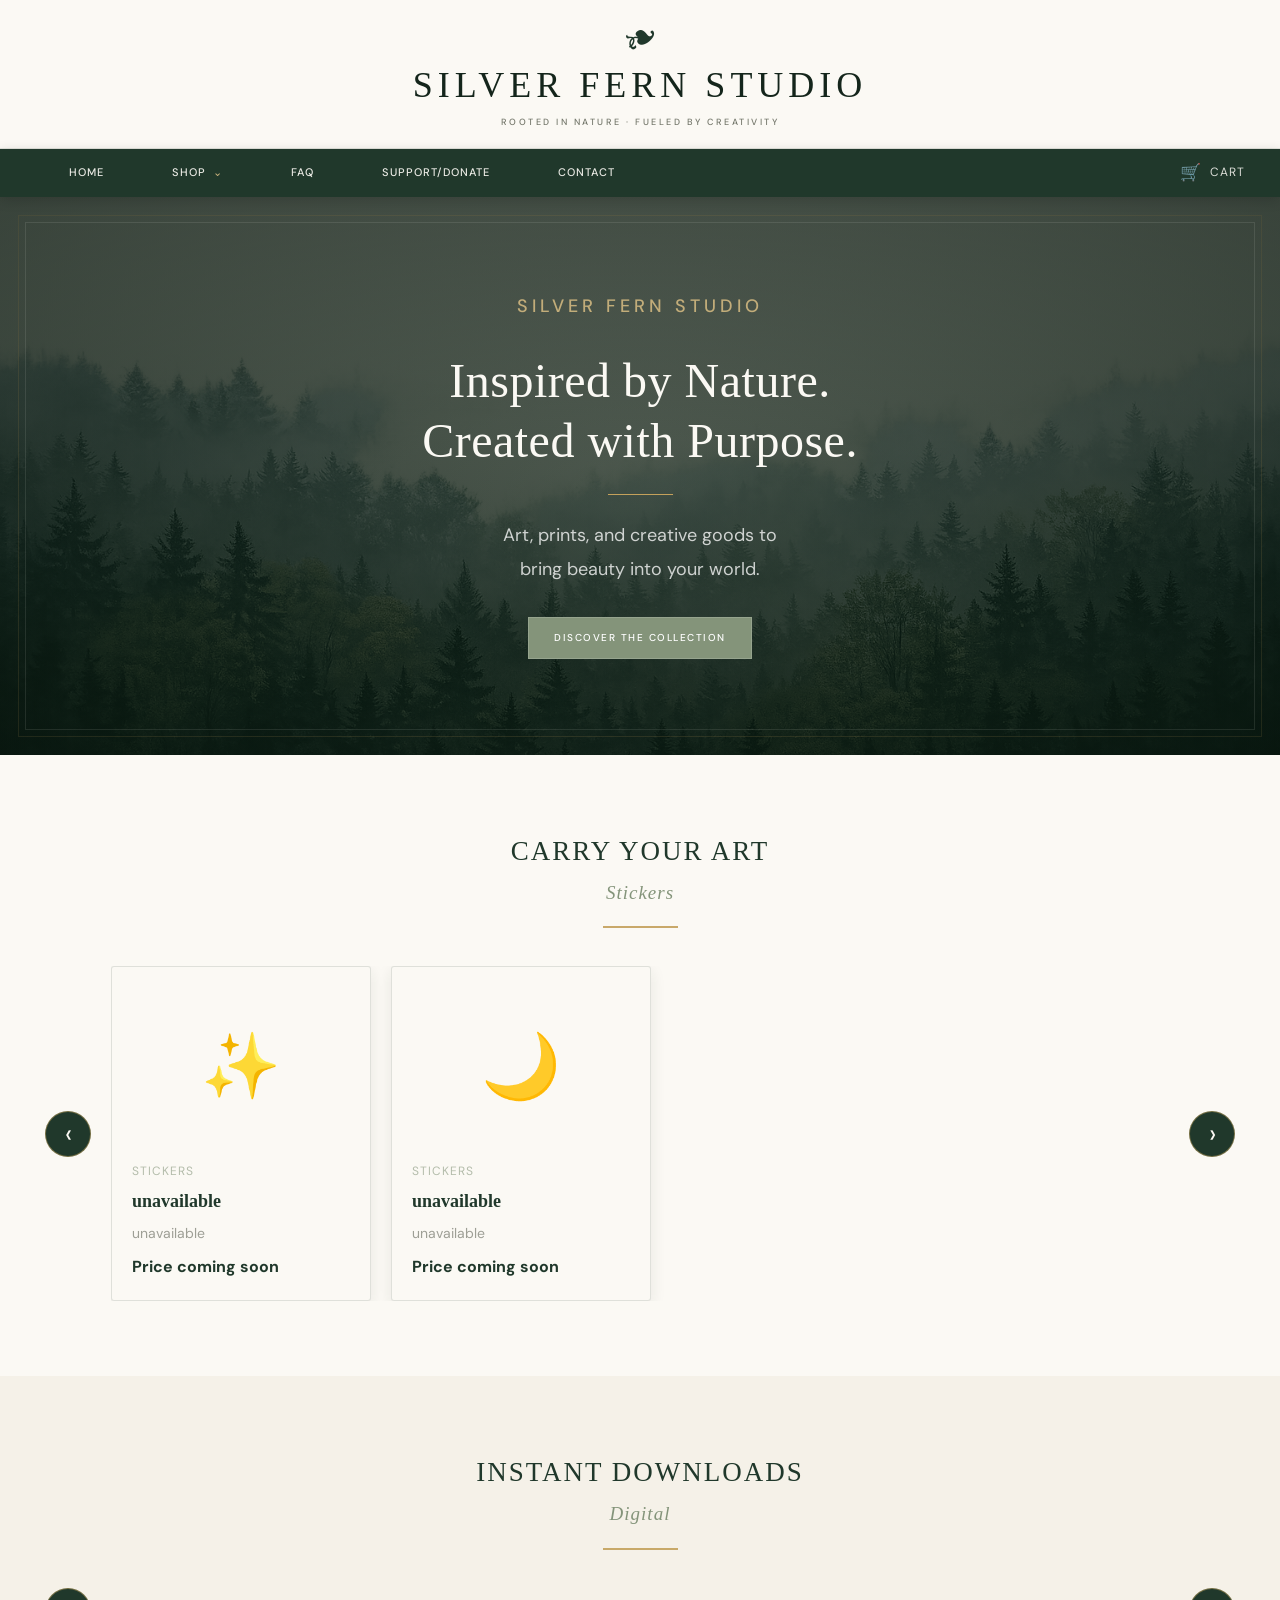
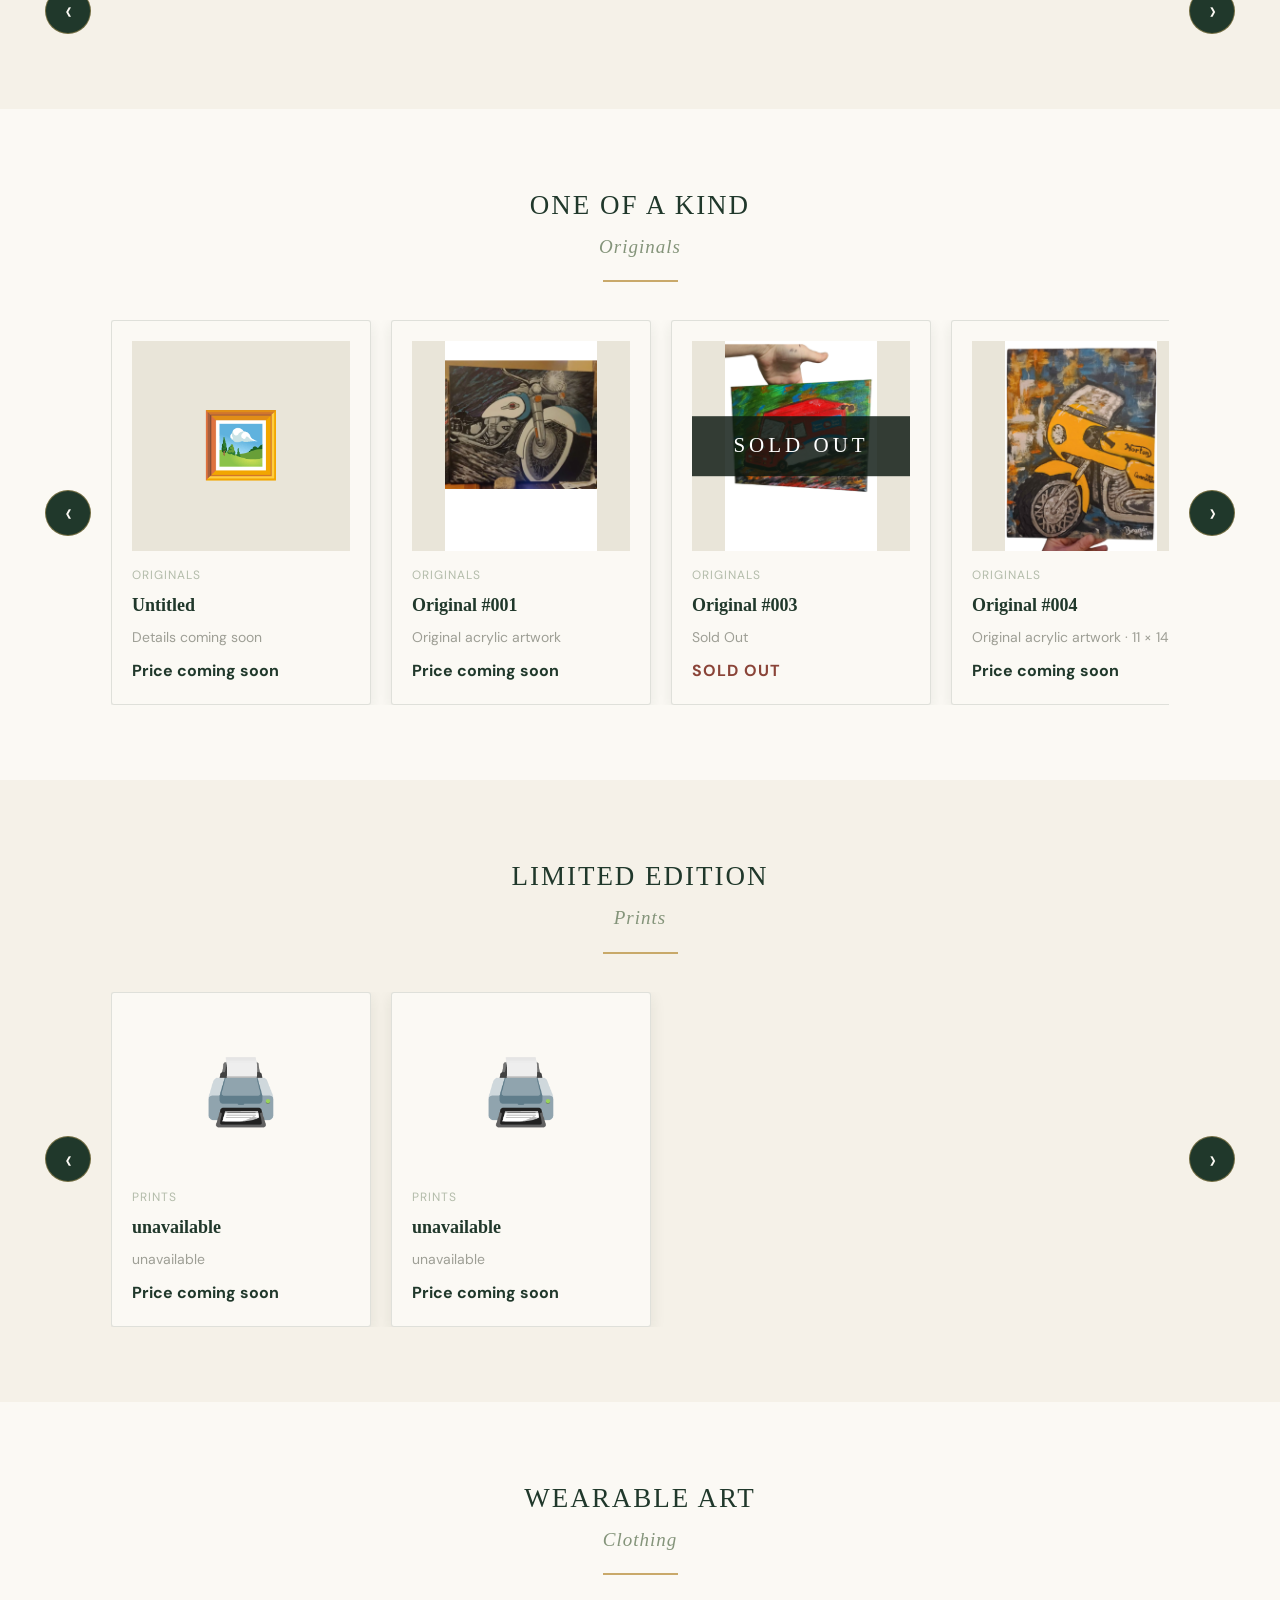
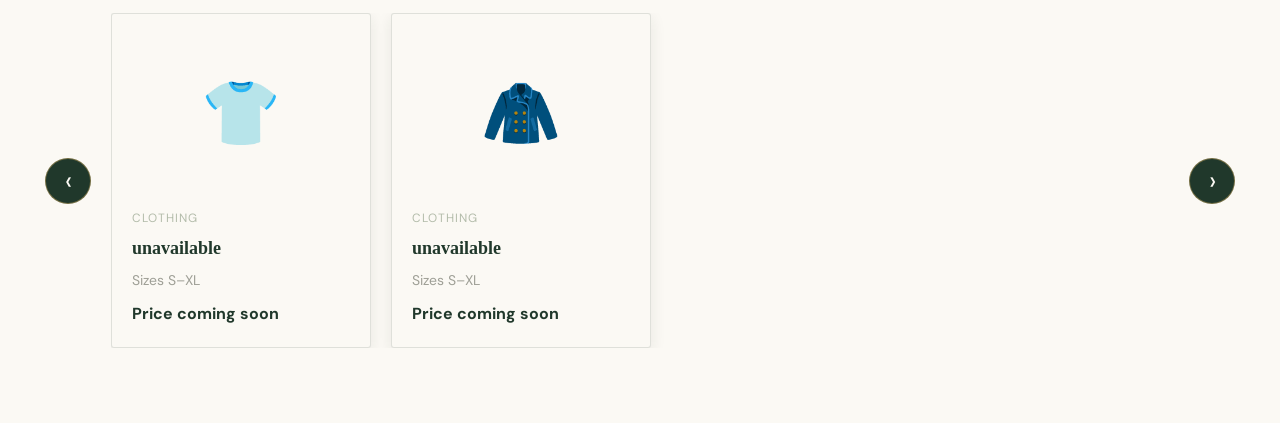
==== commit 35e21a4c: "Fix HTML encoding issues in index.html" ====
--- a/index.html
+++ b/index.html
@@ -132,6 +132,28 @@
 
 </section>
 
+    <!-- STICKERS -->
+    <section id="stickers" class="section">
+        <h3 class="section-title">CARRY YOUR ART <span>Stickers</span></h3>
+        <div class="section-divider"></div>
+        <div class="carousel-wrapper">
+            <button class="carousel-arrow carousel-arrow-left">‹</button>
+            <div class="carousel-track" id="stickersContainer"></div>
+            <button class="carousel-arrow carousel-arrow-right">›</button>
+        </div>
+    </section>
+
+    <!-- DIGITAL -->
+    <section id="digital" class="section">
+        <h3 class="section-title">INSTANT DOWNLOADS <span>Digital</span></h3>
+        <div class="section-divider"></div>
+        <div class="carousel-wrapper">
+            <button class="carousel-arrow carousel-arrow-left">‹</button>
+            <div class="carousel-track" id="digitalContainer"></div>
+            <button class="carousel-arrow carousel-arrow-right">›</button>
+        </div>
+    </section>
+    
     <!-- ORIGINALS -->
     <section id="originals" class="section">
         <h3 class="section-title">ONE OF A KIND <span>Originals</span></h3>
@@ -154,17 +176,6 @@
         </div>
     </section>
 
-    <!-- STICKERS -->
-    <section id="stickers" class="section">
-        <h3 class="section-title">CARRY YOUR ART <span>Stickers</span></h3>
-        <div class="section-divider"></div>
-        <div class="carousel-wrapper">
-            <button class="carousel-arrow carousel-arrow-left">‹</button>
-            <div class="carousel-track" id="stickersContainer"></div>
-            <button class="carousel-arrow carousel-arrow-right">›</button>
-        </div>
-    </section>
-
     <!-- CLOTHING -->
     <section id="clothing" class="section">
         <h3 class="section-title">WEARABLE ART <span>Clothing</span></h3>
@@ -172,28 +183,6 @@
         <div class="carousel-wrapper">
             <button class="carousel-arrow carousel-arrow-left">‹</button>
             <div class="carousel-track" id="clothingContainer"></div>
-            <button class="carousel-arrow carousel-arrow-right">›</button>
-        </div>
-    </section>
-
-    <!-- STATIONERY -->
-    <section id="stationery" class="section">
-        <h3 class="section-title">EVERYDAY ESSENTIALS <span>Stationery</span></h3>
-        <div class="section-divider"></div>
-        <div class="carousel-wrapper">
-            <button class="carousel-arrow carousel-arrow-left">‹</button>
-            <div class="carousel-track" id="stationeryContainer"></div>
-            <button class="carousel-arrow carousel-arrow-right">›</button>
-        </div>
-    </section>
-
-    <!-- DIGITAL -->
-    <section id="digital" class="section">
-        <h3 class="section-title">INSTANT DOWNLOADS <span>Digital</span></h3>
-        <div class="section-divider"></div>
-        <div class="carousel-wrapper">
-            <button class="carousel-arrow carousel-arrow-left">‹</button>
-            <div class="carousel-track" id="digitalContainer"></div>
             <button class="carousel-arrow carousel-arrow-right">›</button>
         </div>
     </section>
--- a/styles/nature-redesign.css
+++ b/styles/nature-redesign.css
@@ -875,3 +875,179 @@
     }
 
 }
+
+
+/* =========================================================
+   FAQ PAGE — LIGHT BOTANICAL THEME TEXT FIX
+========================================================= */
+
+#faq-page {
+    background: var(--cream);
+    color: var(--ink);
+}
+
+/* FAQ HEADING */
+
+#faq-page .faq-hero h1 {
+    color: var(--forest);
+}
+
+#faq-page .faq-eyebrow {
+    color: var(--sage);
+}
+
+#faq-page .faq-intro {
+    color: #555d51;
+}
+
+#faq-page .faq-divider {
+    background: var(--gold);
+}
+
+/* FAQ ACCORDION */
+
+#faq-page .faq-container {
+    color: var(--ink);
+}
+
+#faq-page .faq-item {
+    background: var(--cream-light);
+    border: 1px solid rgba(32, 56, 43, 0.18);
+    color: var(--ink);
+}
+
+#faq-page .faq-item summary {
+    color: var(--forest);
+}
+
+#faq-page .faq-item summary span {
+    color: var(--forest);
+}
+
+#faq-page .faq-icon {
+    color: var(--gold);
+}
+
+#faq-page .faq-answer {
+    background: var(--cream-light);
+    color: #555d51;
+}
+
+#faq-page .faq-answer p,
+#faq-page .faq-answer li {
+    color: #555d51;
+}
+
+#faq-page .faq-answer a {
+    color: var(--forest);
+    text-decoration: underline;
+    text-decoration-color: var(--gold);
+}
+
+#faq-page .faq-answer a:hover {
+    color: var(--sage);
+}
+
+/* FAQ CONTACT SECTION */
+
+#faq-page .faq-contact {
+    background: #e9ede4;
+    color: var(--ink);
+}
+
+#faq-page .faq-contact h2 {
+    color: var(--forest);
+}
+
+#faq-page .faq-contact p {
+    color: #555d51;
+}
+
+/* FAQ FOOTER */
+
+.faq-footer {
+    background: var(--forest-dark);
+    color: var(--cream-light);
+}
+
+.faq-footer p {
+    color: var(--cream-light);
+}
+
+.faq-footer a {
+    color: var(--gold-light);
+}
+
+.faq-footer a:hover {
+    color: #ffffff;
+}
+
+
+/* =========================================================
+   ORIGINAL ARTWORK IMAGES
+========================================================= */
+
+#originalsContainer .card-emoji {
+    position: relative;
+    width: 100%;
+    height: 210px;
+    margin-bottom: 15px;
+
+    display: flex;
+    align-items: center;
+    justify-content: center;
+
+    overflow: hidden;
+    background: #e9e5d9;
+}
+
+#originalsContainer .card-emoji img {
+    width: 100%;
+    height: 100%;
+
+    object-fit: contain;
+    display: block;
+}
+
+/* SOLD OUT OVERLAY */
+
+#originalsContainer .sold-out-label {
+    position: absolute;
+    left: 0;
+    right: 0;
+    top: 50%;
+    transform: translateY(-50%);
+
+    padding: 13px 5px;
+
+    background: rgba(12, 24, 16, 0.82);
+    color: #ffffff;
+
+    text-align: center;
+    font-family: Georgia, "Times New Roman", serif;
+    font-size: 21px;
+    font-weight: 400;
+    letter-spacing: 4px;
+
+    z-index: 3;
+}
+
+/* SOLD OUT PRICE */
+
+#originalsContainer .card.sold-out .card-price {
+    color: #8a4438;
+    letter-spacing: 1px;
+}
+
+#originalsContainer .card.sold-out {
+    cursor: default;
+}
+
+/* DISABLED SOLD OUT BUTTON */
+
+#originalsContainer .card.sold-out .view-btn {
+    background: #77796e;
+    color: white;
+    cursor: not-allowed;
+    box-shadow: none;
+}
